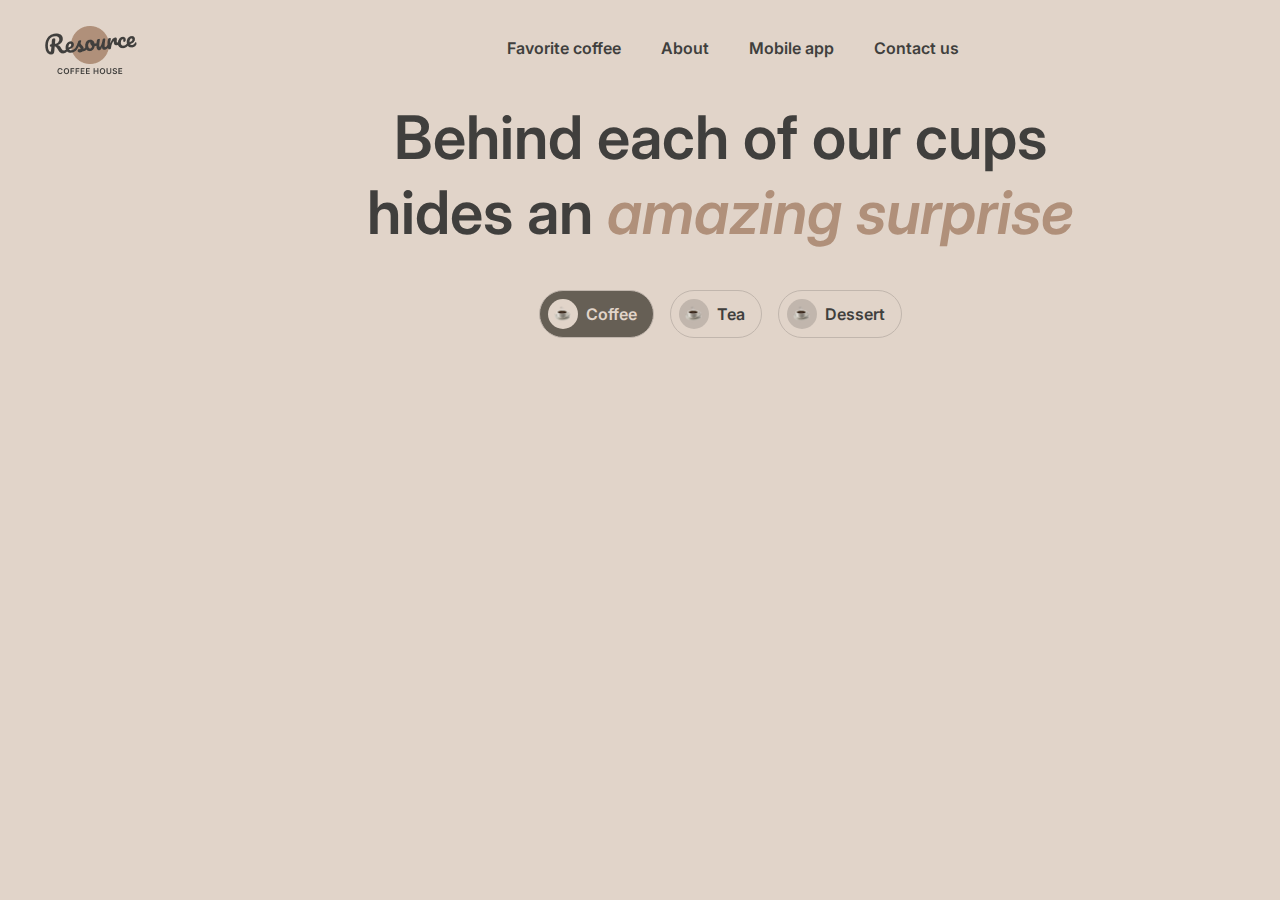
==== menu.html @ 065fece6 "feat: add menu page" ====
<!DOCTYPE html>
<html lang="en">
<head>
  <meta charset="UTF-8">
  <meta name="viewport" content="width=device-width, initial-scale=1.0">
  <link rel="stylesheet" href="./styles/style.css">
  <link rel="shortcut icon" href="../assets/favicon.ico" type="image/x-icon">
  <link href="https://fonts.googleapis.com/css2?family=Inter:wght@400;500;600&display=swap" rel="stylesheet">
  <title>Menu</title>
</head>
<body>
  <header class="header">
    <div class="container">
      <nav class="nav">
        <a href="./index.html" class="nav__logo"></a>
        <ul class="nav__list">
          <li class="nav__list-items">
            <a href="./index.html" class="nav__list-items-links">Favorite coffee</a>
          </li>
          <li class="nav__list-items">
            <a href="./index.html" class="nav__list-items-links">About</a>
          </li>
          <li class="nav__list-items">
            <a href="./index.html" class="nav__list-items-links">Mobile app</a>
          </li>
          <li class="nav__list-items">
            <a href="#footer" class="nav__list-items-links">Contact us</a>
          </li>
        </ul>
        <a href="#" class="nav__menu active-link">Menu <img class="nav__menu-img" src="./assets/header/coffee-cup.svg" alt="coffee cup"></a>
      </nav>

      <div class="menu__wrapper">
        <h2 class="menu__heading">
          <p>Behind each of our cups hides an <span>amazing surprise</span></p>
        </h2>
        <div class="menu__wrapper-btn">
          <button class="menu__btn-drink active-drink-btn">
            <div class="menu__btn-icon active-drink-light">
              <svg width="17" height="17" viewBox="0 0 17 17" fill="none" xmlns="http://www.w3.org/2000/svg" xmlns:xlink="http://www.w3.org/1999/xlink">
                <path d="M0.5 16.12H16.5V0.12H0.5V16.12Z" fill="url(#pattern0)"/>
                <defs>
                <pattern id="pattern0" patternContentUnits="objectBoundingBox" width="1" height="1">
                <use xlink:href="#image0_18656_2390" transform="scale(0.00625)"/>
                </pattern>
                <image id="image0_18656_2390" width="160" height="160" xlink:href="[data-uri]"/>
                </defs>
              </svg>                
            </div>
            <p class="munu__btn-text active-drink-light-text">Coffee</p>
          </button>
          <button class="menu__btn-drink">
            <div class="menu__btn-icon">
              <svg width="17" height="17" viewBox="0 0 17 17" fill="none" xmlns="http://www.w3.org/2000/svg" xmlns:xlink="http://www.w3.org/1999/xlink">
                <path d="M0.5 16.12H16.5V0.12H0.5V16.12Z" fill="url(#pattern0)"/>
                <defs>
                <pattern id="pattern0" patternContentUnits="objectBoundingBox" width="1" height="1">
                <use xlink:href="#image0_18656_2772" transform="scale(0.00625)"/>
                </pattern>
                <image id="image0_18656_2772" width="160" height="160" xlink:href="[data-uri]"/>
                </defs>
              </svg>                
            </div>             
            <p class="munu__btn-text">Tea</p>
          </button>
          <button class="menu__btn-drink">
            <div class="menu__btn-icon">
              <svg width="17" height="17" viewBox="0 0 17 17" fill="none" xmlns="http://www.w3.org/2000/svg" xmlns:xlink="http://www.w3.org/1999/xlink">
                <path d="M0.5 16.12H16.5V0.12H0.5V16.12Z" fill="url(#pattern0)"/>
                <defs>
                <pattern id="pattern0" patternContentUnits="objectBoundingBox" width="1" height="1">
                <use xlink:href="#image0_18656_2380" transform="scale(0.00625)"/>
                </pattern>
                <image id="image0_18656_2380" width="160" height="160" xlink:href="[data-uri]"/>
                </defs>
              </svg>                
            </div>
            <p class="munu__btn-text">Dessert</p>
          </button>
        </div>
      </div>
    </div>
  </header>
</body>
</html>
---- styles/style.css ----
@import './normalize.css';
* {
  font-family: "Inter", sans-serif;
  color: #403F3D;
  font-weight: 600;
}

.container {
  width: 1360px;
  margin: 0 auto;
}

ul,
h1,
h2,
h3,
p {
  padding: 0;
  margin: 0;
}

li {
  list-style: none;
}

a {
  text-decoration: none;
  color: inherit;
}

.btn {
  border: none;
  width: 200px;
  height: 64px;
  border-radius: 100px;
  -webkit-border-radius: 100px;
  -moz-border-radius: 100px;
  -ms-border-radius: 100px;
  -o-border-radius: 100px;
}

button {
  border: none;
}

body {
  background-color: #E1D4C9;
  padding: 0 40px;
}

.header {
  margin-bottom: 100px;
}

.nav {
  display: flex;
  align-items: center;
  justify-content: space-between;
  padding: 20px 0;
}
.nav__logo {
  background-image: url("../assets/header/logo.png");
  background-repeat: no-repeat;
  width: 100px;
  height: 60px;
}
.nav__list {
  display: flex;
  gap: 40px;
}
.nav__list-items-links {
  line-height: 105%;
  position: relative;
  top: -2px;
  left: -3px;
  display: flex;
  line-height: 1;
  flex-direction: column;
}
.nav__list-items-links::after {
  content: "";
  position: absolute;
  left: 0;
  bottom: -4px;
  width: 0;
  height: 2px;
  background-color: #665F55;
  transition: width 0.3s ease-out;
  -webkit-transition: width 0.3s ease-out;
  -moz-transition: width 0.3s ease-out;
  -ms-transition: width 0.3s ease-out;
  -o-transition: width 0.3s ease-out;
}
.nav__list-items-links:hover::after {
  width: 100%;
}
.nav__menu {
  position: relative;
  top: -4px;
  left: -5px;
}
.nav__menu .nav__menu-img {
  position: relative;
  top: 2px;
  left: 5px;
}
.nav__menu::after {
  content: "";
  position: absolute;
  left: 0;
  bottom: -4px;
  width: 0;
  height: 2px;
  background-color: #665F55;
  transition: width 0.3s ease-out;
  -webkit-transition: width 0.3s ease-out;
  -moz-transition: width 0.3s ease-out;
  -ms-transition: width 0.3s ease-out;
  -o-transition: width 0.3s ease-out;
}
.nav__menu:hover::after {
  width: 100%;
}

.header__hero {
  background-image: url("../assets/header/container.jpg");
  background-repeat: no-repeat;
  width: 100%;
  height: 644px;
  border-radius: 40px;
  -webkit-border-radius: 40px;
  -moz-border-radius: 40px;
  -ms-border-radius: 40px;
  -o-border-radius: 40px;
  display: flex;
  padding: 0 0 0 100px;
}

.header__hero-text {
  display: flex;
  flex-direction: column;
  width: 530px;
  align-items: flex-start;
  justify-content: center;
  gap: 40px;
}
.header__hero-text_h1 p {
  font-size: 72px;
  font-weight: 600;
  line-height: 105%;
  color: #E1D4C9;
}
.header__hero-text_h1 p span {
  font-style: italic;
  line-height: 105%;
  color: #B0907A;
  position: relative;
  top: -1px;
  left: -7px;
}
.header__hero-text_text {
  font-size: 16px;
  font-weight: 400;
  line-height: 150%;
  color: #E1D4C9;
  position: relative;
  top: 1px;
}
.header__hero-text_btn {
  width: 200px;
  background-color: #E1D4C9;
  align-items: center;
  position: relative;
  top: 1px;
  cursor: pointer;
}

.favorite-coffee {
  margin-bottom: 100px;
}
.favorite-coffee .favorite-coffee__wrapper {
  display: flex;
  flex-direction: column;
  gap: 40px;
}
.favorite-coffee .favorite-coffee__wrapper .favorite-coffee__heading {
  font-size: 60px;
  line-height: 125%;
  text-align: center;
}
.favorite-coffee .favorite-coffee__wrapper .favorite-coffee__heading p span {
  font-style: italic;
  line-height: 125%;
  color: #B0907A;
  position: relative;
  left: -4px;
}
.favorite-coffee__slider {
  display: flex;
  justify-content: space-between;
  gap: 40px;
  align-items: center;
  flex-wrap: wrap;
}
.favorite-coffee__slider-btn {
  position: relative;
  width: 60px;
  height: 60px;
  display: flex;
  align-items: center;
  justify-content: center;
  background-color: #E1D4C9;
  border: 1px solid #665F55;
  border-radius: 100px;
  -webkit-border-radius: 100px;
  -moz-border-radius: 100px;
  -ms-border-radius: 100px;
  -o-border-radius: 100px;
  cursor: pointer;
  transition: 0.3s linear;
  -webkit-transition: 0.3s linear;
  -moz-transition: 0.3s linear;
  -ms-transition: 0.3s linear;
  -o-transition: 0.3s linear;
}
.favorite-coffee__slider-btn_left {
  left: 4px;
}
.favorite-coffee__slider-btn_right {
  right: 4px;
}
.favorite-coffee__slider-btn:hover {
  background-color: #665F55;
}
.favorite-coffee__slider-btn:hover svg path {
  fill: #E1D4C9;
  stroke: #E1D4C9;
}
.favorite-coffee__slider-wrapper {
  display: flex;
  flex-direction: column;
  align-items: center;
  width: 1152px;
}
.favorite-coffee__slide1 {
  width: 480px;
  display: flex;
  flex-direction: column;
  align-items: center;
  text-align: center;
  gap: 20px;
}
.favorite-coffee__slide1 .favorite-coffee__slide1-img {
  background-image: url("../assets/favorite-coffee/coffee-slider-1.png");
  background-repeat: no-repeat;
  width: 100%;
  height: 480px;
}
.favorite-coffee__slide1 .favorite-coffee__slide-wrapper {
  display: flex;
  flex-direction: column;
  gap: 16px;
}
.favorite-coffee__slide1 .favorite-coffee__slide1-heading {
  font-size: 24px;
  line-height: 125%;
  position: relative;
  top: 1px;
}
.favorite-coffee__slide1 .favorite-coffee__slide1-text {
  font-weight: 400;
  line-height: 150%;
}
.favorite-coffee__slide1 .favorite-coffee__slide1-price {
  font-size: 24px;
  line-height: 125%;
  position: relative;
  top: 1px;
}
.favorite-coffee__slide-dots {
  width: 144px;
  height: 4px;
  margin-left: 45%;
  position: relative;
}
.favorite-coffee__slide-dots span {
  background-color: #C1B6AD;
  width: 40px;
  height: 4px;
  position: absolute;
}
.favorite-coffee__slide-dots span:nth-child(1) {
  background-color: #665F55;
}
.favorite-coffee__slide-dots span:nth-child(2) {
  left: 52px;
}
.favorite-coffee__slide-dots span:nth-child(3) {
  left: 104px;
}

.about {
  margin-bottom: 100px;
}
.about__wrapper {
  display: flex;
  flex-direction: column;
  gap: 40px;
}
.about__heading {
  font-size: 60px;
  line-height: 125%;
}
.about__heading span {
  font-style: italic;
  color: #B0907A;
  position: relative;
  left: -4px;
}
.about__img-wrapper {
  display: grid;
  grid-template-columns: repeat(2, 1fr);
  gap: 40px;
}
.about__img-container {
  display: flex;
  flex-direction: column;
  gap: 40px;
}
.about__img {
  background-repeat: no-repeat;
  background-size: cover;
  border-radius: 20px;
  -webkit-border-radius: 20px;
  -moz-border-radius: 20px;
  -ms-border-radius: 20px;
  -o-border-radius: 20px;
}
.about__img_img1 {
  background-image: url("../assets/about/about-1.png");
  height: 590px;
}
.about__img_img2 {
  background-image: url("../assets/about/about-2.png");
  height: 430px;
}
.about__img_img3 {
  background-image: url("../assets/about/about-3.png");
  height: 430px;
}
.about__img_img4 {
  background-image: url("../assets/about/about-4.png");
  height: 590px;
}

.mobile-app {
  margin-bottom: 100px;
}
.mobile-app__wrapper {
  display: flex;
  justify-content: space-between;
  align-items: center;
  gap: 100px;
}
.mobile-app__offer-wrapper {
  width: 100%;
}
.mobile-app__offer {
  display: flex;
  flex-direction: column;
  gap: 40px;
}
.mobile-app__offer-heading {
  font-size: 60px;
  line-height: 125%;
  position: relative;
  top: 1px;
}
.mobile-app__offer-heading span {
  color: #B0907A;
  font-style: italic;
  position: relative;
  left: -4px;
}
.mobile-app__offer-text {
  font-weight: 400;
  line-height: 150%;
  position: relative;
  top: 1px;
}
.mobile-app__wrapper-links {
  display: flex;
  gap: 20px;
}
.mobile-app__link {
  display: flex;
  gap: 8px;
  align-items: center;
  padding: 0 20px;
  width: 158px;
  height: 64px;
  border: 1px solid #665F55;
  border-radius: 100px;
  -webkit-border-radius: 100px;
  -moz-border-radius: 100px;
  -ms-border-radius: 100px;
  -o-border-radius: 100px;
  transition: 0.3s linear;
  -webkit-transition: 0.3s linear;
  -moz-transition: 0.3s linear;
  -ms-transition: 0.3s linear;
  -o-transition: 0.3s linear;
}
.mobile-app__link svg {
  position: relative;
  left: -1px;
}
.mobile-app__link:hover {
  background-color: #665F55;
}
.mobile-app__link:hover .mobile-app__link-text,
.mobile-app__link:hover .mobile-app__link-text-market {
  color: #E1D4C9;
}
.mobile-app__link:hover svg path {
  fill: #E1D4C9;
}
.mobile-app__link-logo {
  position: relative;
  left: -1px;
}
.mobile-app__links-text {
  display: flex;
  flex-direction: column;
  gap: 2px;
}
.mobile-app__link-text {
  font-size: 10px;
  line-height: 140%;
  position: relative;
  top: -3px;
  left: -1px;
}
.mobile-app__text-market {
  line-height: 150%;
}
.mobile-app__link-text-market {
  position: relative;
  left: -1px;
}
.mobile-app__img {
  background-image: url("../assets/mobile-app/mobile-screens.png");
  background-repeat: no-repeat;
  width: 100%;
  height: 630px;
}

.footer {
  background-color: #665F55;
  border-radius: 40px;
  -webkit-border-radius: 40px;
  -moz-border-radius: 40px;
  -ms-border-radius: 40px;
  -o-border-radius: 40px;
  margin-bottom: 40px;
}
.footer__wrapper {
  display: flex;
  justify-content: space-between;
  padding: 99px;
  align-items: center;
}
.footer__offer {
  display: flex;
  flex-direction: column;
  gap: 40px;
  width: 530px;
}
.footer__offer-heading {
  font-size: 60px;
  line-height: 125%;
}
.footer__offer-heading p {
  color: #E1D4C9;
  position: relative;
  top: 1px;
  left: 1px;
}
.footer__offer-heading span {
  font-style: italic;
  color: #B0907A;
  position: relative;
  top: -1px;
  left: -4px;
}
.footer__offer-social-links {
  display: flex;
  gap: 12px;
}
.footer__offer-social-link {
  border-radius: 100px;
  -webkit-border-radius: 100px;
  -moz-border-radius: 100px;
  -ms-border-radius: 100px;
  -o-border-radius: 100px;
  width: 60px;
  height: 60px;
  border: 1px solid #E1D4C9;
  display: flex;
  justify-content: center;
  align-items: center;
  transition: 0.3s;
  -webkit-transition: 0.3s;
  -moz-transition: 0.3s;
  -ms-transition: 0.3s;
  -o-transition: 0.3s;
}
.footer__offer-social-link:nth-child(2) {
  position: relative;
  left: -2px;
}
.footer__offer-social-link:nth-child(3) {
  position: relative;
  left: -4px;
}
.footer__offer-social-link:hover {
  background-color: #E1D4C9;
}
.footer__offer-social-link:hover svg {
  fill: #665F55;
}
.footer__contacts-info {
  width: 530px;
  display: flex;
  flex-direction: column;
  gap: 40px;
}
.footer__contacts-heading {
  font-size: 24px;
  line-height: 125%;
  color: #E1D4C9;
}
.footer__contacts-list {
  display: flex;
  flex-direction: column;
  gap: 20px;
}
.footer__contacts-link {
  line-height: 150%;
  color: #E1D4C9;
  display: flex;
  align-items: center;
  gap: 8px;
  position: relative;
  top: -2px;
  left: -1px;
  width: 264px;
  flex-wrap: wrap;
  transition: 0.3s;
  -webkit-transition: 0.3s;
  -moz-transition: 0.3s;
  -ms-transition: 0.3s;
  -o-transition: 0.3s;
}
.footer__contacts-link svg {
  position: relative;
  top: -2px;
}
.footer__contacts-link::after {
  content: "";
  position: absolute;
  left: 0;
  bottom: -4px;
  width: 0;
  height: 2px;
  background-color: #E1D4C9;
  transition: width 0.3s ease-out;
  -webkit-transition: width 0.3s ease-out;
  -moz-transition: width 0.3s ease-out;
  -ms-transition: width 0.3s ease-out;
  -o-transition: width 0.3s ease-out;
}
.footer__contacts-link:hover::after {
  width: 100%;
}
.footer__contacts-heading {
  position: relative;
  top: -1px;
  left: -1px;
}

.menu__wrapper {
  display: flex;
  flex-direction: column;
  justify-content: center;
  align-items: center;
  gap: 40px;
}

.menu__heading {
  font-size: 60px;
  line-height: 125%;
  width: 800px;
  text-align: center;
}
.menu__heading span {
  font-style: italic;
  color: #B0907A;
}

.menu__wrapper-btn {
  display: flex;
  gap: 16px;
}

.menu__btn-drink {
  background: none;
  padding: 0;
  width: auto;
  display: flex;
  align-items: center;
  gap: 8px;
  padding: 8px 16px 8px 8px;
  border: 1px solid #C1B6AD;
  border-radius: 100px;
  -webkit-border-radius: 100px;
  -moz-border-radius: 100px;
  -ms-border-radius: 100px;
  -o-border-radius: 100px;
}

.menu__btn-icon {
  width: 30px;
  height: 30px;
  background-color: #C1B6AD;
  border-radius: 100px;
  -webkit-border-radius: 100px;
  -moz-border-radius: 100px;
  -ms-border-radius: 100px;
  -o-border-radius: 100px;
  display: flex;
  justify-content: center;
  align-items: center;
}

.menu__btn-text {
  line-height: 150%;
}

.active-drink-btn {
  background-color: #665F55;
}

.active-drink-light {
  background-color: #E1D4C9;
}

.active-drink-light-text {
  color: #E1D4C9;
}

.active-link::after {
  content: "";
  position: absolute;
  left: 0;
  bottom: -4px;
  width: 100%;
  height: 2px;
  background-color: #403F3D;
}

/*# sourceMappingURL=style.css.map */
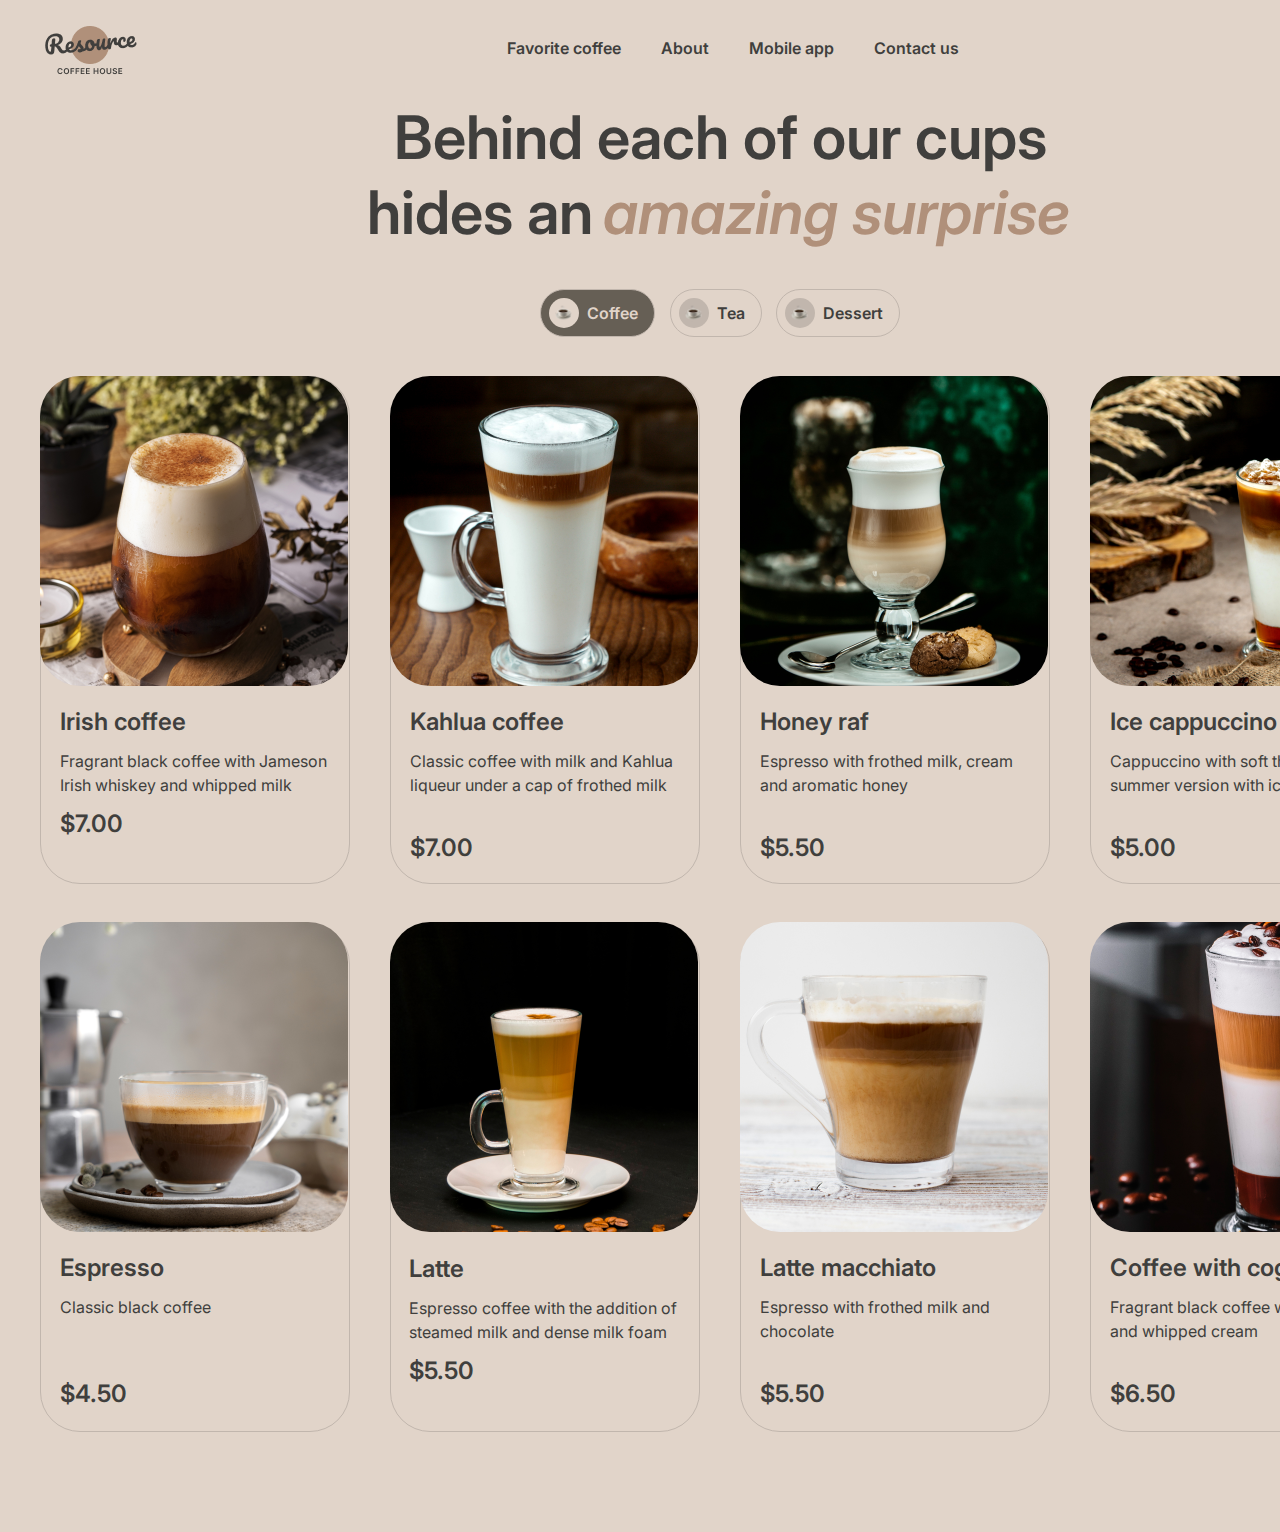
==== commit 056d19dc: "feat: add menu-items section" ====
--- a/menu.html
+++ b/menu.html
@@ -9,7 +9,7 @@
   <title>Menu</title>
 </head>
 <body>
-  <header class="header">
+  <header class="header header_main">
     <div class="container">
       <nav class="nav">
         <a href="./index.html" class="nav__logo"></a>
@@ -81,5 +81,94 @@
       </div>
     </div>
   </header>
+
+  <main class="main">
+    <section class="menu-items">
+      <div class="container">
+        <div class="menu-items__wrapper">
+          <div class="menu-items__item">
+            <div class="menu-items__item-img menu-items__item-img_img1"></div>
+            <div class="menu-items__item-description">
+              <div class="menu-items__item-description-text">
+                <h3 class="menu-items__item-description-heading">Irish coffee</h3>
+                <p class="menu-items__item-description-sub-text">Fragrant black coffee with Jameson Irish whiskey and whipped milk</p>
+              </div>
+              <p class="menu-items__item-price">$7.00</p>
+            </div>
+          </div>
+          <div class="menu-items__item">
+            <div class="menu-items__item-img menu-items__item-img_img2"></div>
+            <div class="menu-items__item-description">
+              <div class="menu-items__item-description-text">
+                <h3 class="menu-items__item-description-heading">Kahlua coffee</h3>
+                <p class="menu-items__item-description-sub-text">Classic coffee with milk and Kahlua liqueur under a cap of frothed milk</p>
+              </div>
+              <p class="menu-items__item-price">$7.00</p>
+            </div>
+          </div>
+          <div class="menu-items__item">
+            <div class="menu-items__item-img menu-items__item-img_img3"></div>
+            <div class="menu-items__item-description">
+              <div class="menu-items__item-description-text">
+                <h3 class="menu-items__item-description-heading">Honey raf</h3>
+                <p class="menu-items__item-description-sub-text">Espresso with frothed milk, cream and aromatic honey</p>
+              </div>
+              <p class="menu-items__item-price">$5.50</p>
+            </div>
+          </div>
+          <div class="menu-items__item">
+            <div class="menu-items__item-img menu-items__item-img_img4"></div>
+            <div class="menu-items__item-description">
+              <div class="menu-items__item-description-text">
+                <h3 class="menu-items__item-description-heading">Ice cappuccino</h3>
+                <p class="menu-items__item-description-sub-text">Cappuccino with soft thick foam in summer version with ice</p>
+              </div>
+              <p class="menu-items__item-price">$5.00</p>
+            </div>
+          </div>
+          <div class="menu-items__item">
+            <div class="menu-items__item-img menu-items__item-img_img5"></div>
+            <div class="menu-items__item-description">
+              <div class="menu-items__item-description-text">
+                <h3 class="menu-items__item-description-heading">Espresso</h3>
+                <p class="menu-items__item-description-sub-text">Classic black coffee</p>
+              </div>
+              <p class="menu-items__item-price">$4.50</p>
+            </div>
+          </div>
+          <div class="menu-items__item">
+            <div class="menu-items__item-img menu-items__item-img_img6"></div>
+            <div class="menu-items__item-description">
+              <div class="menu-items__item-description-text">
+                <h3 class="menu-items__item-description-heading">Latte</h3>
+                <p class="menu-items__item-description-sub-text">Espresso coffee with the addition of steamed milk and dense milk foam</p>
+              </div>
+              <p class="menu-items__item-price">$5.50</p>
+            </div>
+          </div>
+          <div class="menu-items__item">
+            <div class="menu-items__item-img menu-items__item-img_img7"></div>
+            <div class="menu-items__item-description">
+              <div class="menu-items__item-description-text">
+                <h3 class="menu-items__item-description-heading">Latte macchiato</h3>
+                <p class="menu-items__item-description-sub-text">Espresso with frothed milk and chocolate</p>
+              </div>
+              <p class="menu-items__item-price">$5.50</p>
+            </div>
+          </div>
+          <div class="menu-items__item">
+            <div class="menu-items__item-img menu-items__item-img_img8"></div>
+            <div class="menu-items__item-description">
+              <div class="menu-items__item-description-text">
+                <h3 class="menu-items__item-description-heading">Coffee with cognac</h3>
+                <p class="menu-items__item-description-sub-text">Fragrant black coffee with cognac and whipped cream</p>
+              </div>
+              <p class="menu-items__item-price">$6.50</p>
+            </div>
+          </div>
+        </div>
+      </div>
+    </section>
+  </main>
 </body>
 </html>--- a/styles/style.css
+++ b/styles/style.css
@@ -589,6 +589,10 @@
   left: -1px;
 }
 
+.header_main {
+  margin-bottom: 38px;
+}
+
 .menu__wrapper {
   display: flex;
   flex-direction: column;
@@ -606,6 +610,8 @@
 .menu__heading span {
   font-style: italic;
   color: #B0907A;
+  position: relative;
+  left: -4px;
 }
 
 .menu__wrapper-btn {
@@ -627,6 +633,21 @@
   -moz-border-radius: 100px;
   -ms-border-radius: 100px;
   -o-border-radius: 100px;
+  cursor: pointer;
+}
+.menu__btn-drink:nth-child(1) {
+  position: relative;
+  top: -1px;
+  left: 1px;
+}
+.menu__btn-drink:nth-child(2) {
+  position: relative;
+  top: -1px;
+}
+.menu__btn-drink:nth-child(3) {
+  position: relative;
+  top: -1px;
+  left: -2px;
 }
 
 .menu__btn-icon {
@@ -669,4 +690,109 @@
   background-color: #403F3D;
 }
 
+.menu-items {
+  margin-bottom: 100px;
+}
+.menu-items__wrapper {
+  display: grid;
+  grid-template-columns: repeat(4, 1fr);
+  gap: 40px;
+}
+.menu-items__item {
+  border: 1px solid #C1B6AD;
+  border-radius: 40px;
+  -webkit-border-radius: 40px;
+  -moz-border-radius: 40px;
+  -ms-border-radius: 40px;
+  -o-border-radius: 40px;
+  display: flex;
+  flex-direction: column;
+}
+.menu-items__item:nth-child(2) .menu-items__item-description, .menu-items__item:nth-child(3) .menu-items__item-description, .menu-items__item:nth-child(4) .menu-items__item-description, .menu-items__item:nth-child(5) .menu-items__item-description, .menu-items__item:nth-child(7) .menu-items__item-description, .menu-items__item:nth-child(8) .menu-items__item-description {
+  gap: 36px;
+}
+.menu-items__item:nth-child(5) .menu-items__item-description {
+  gap: 60px;
+  top: -2px;
+  left: -1px;
+}
+.menu-items__item:nth-child(6) .menu-items__item-description {
+  top: -1px;
+  left: -2px;
+}
+.menu-items__item:nth-child(7) .menu-items__item-description, .menu-items__item:nth-child(8) .menu-items__item-description {
+  top: -2px;
+  left: -1px;
+}
+.menu-items__item-img {
+  background-repeat: no-repeat;
+  width: 100%;
+  height: 310px;
+  position: relative;
+  top: -1px;
+  left: -1px;
+  border-radius: 40px;
+  -webkit-border-radius: 40px;
+  -moz-border-radius: 40px;
+  -ms-border-radius: 40px;
+  -o-border-radius: 40px;
+}
+.menu-items__item-img_img1 {
+  background-image: url("../assets/menu-coffee/coffee-1.png");
+}
+.menu-items__item-img_img2 {
+  background-image: url("../assets/menu-coffee/coffee-2.png");
+}
+.menu-items__item-img_img3 {
+  background-image: url("../assets/menu-coffee/coffee-3.png");
+}
+.menu-items__item-img_img4 {
+  background-image: url("../assets/menu-coffee/coffee-4.png");
+}
+.menu-items__item-img_img5 {
+  background-image: url("../assets/menu-coffee/coffee-5.png");
+  top: -3px;
+  left: -1px;
+}
+.menu-items__item-img_img6 {
+  background-image: url("../assets/menu-coffee/coffee-6.png");
+  top: -3px;
+  left: -1px;
+}
+.menu-items__item-img_img7 {
+  background-image: url("../assets/menu-coffee/coffee-7.png");
+  top: -3px;
+  left: -1px;
+}
+.menu-items__item-img_img8 {
+  background-image: url("../assets/menu-coffee/coffee-8.png");
+  top: -3px;
+  left: -1px;
+}
+.menu-items__item-description {
+  padding: 20px;
+  display: flex;
+  flex-direction: column;
+  gap: 12px;
+  position: relative;
+  left: -1px;
+}
+.menu-items__item-description-text {
+  display: flex;
+  flex-direction: column;
+  gap: 12px;
+}
+.menu-items__item-description-sub-text {
+  font-weight: 400;
+  line-height: 150%;
+}
+.menu-items__item-description-heading {
+  font-size: 24px;
+  line-height: 125%;
+}
+.menu-items__item-price {
+  font-size: 24px;
+  line-height: 125%;
+}
+
 /*# sourceMappingURL=style.css.map */
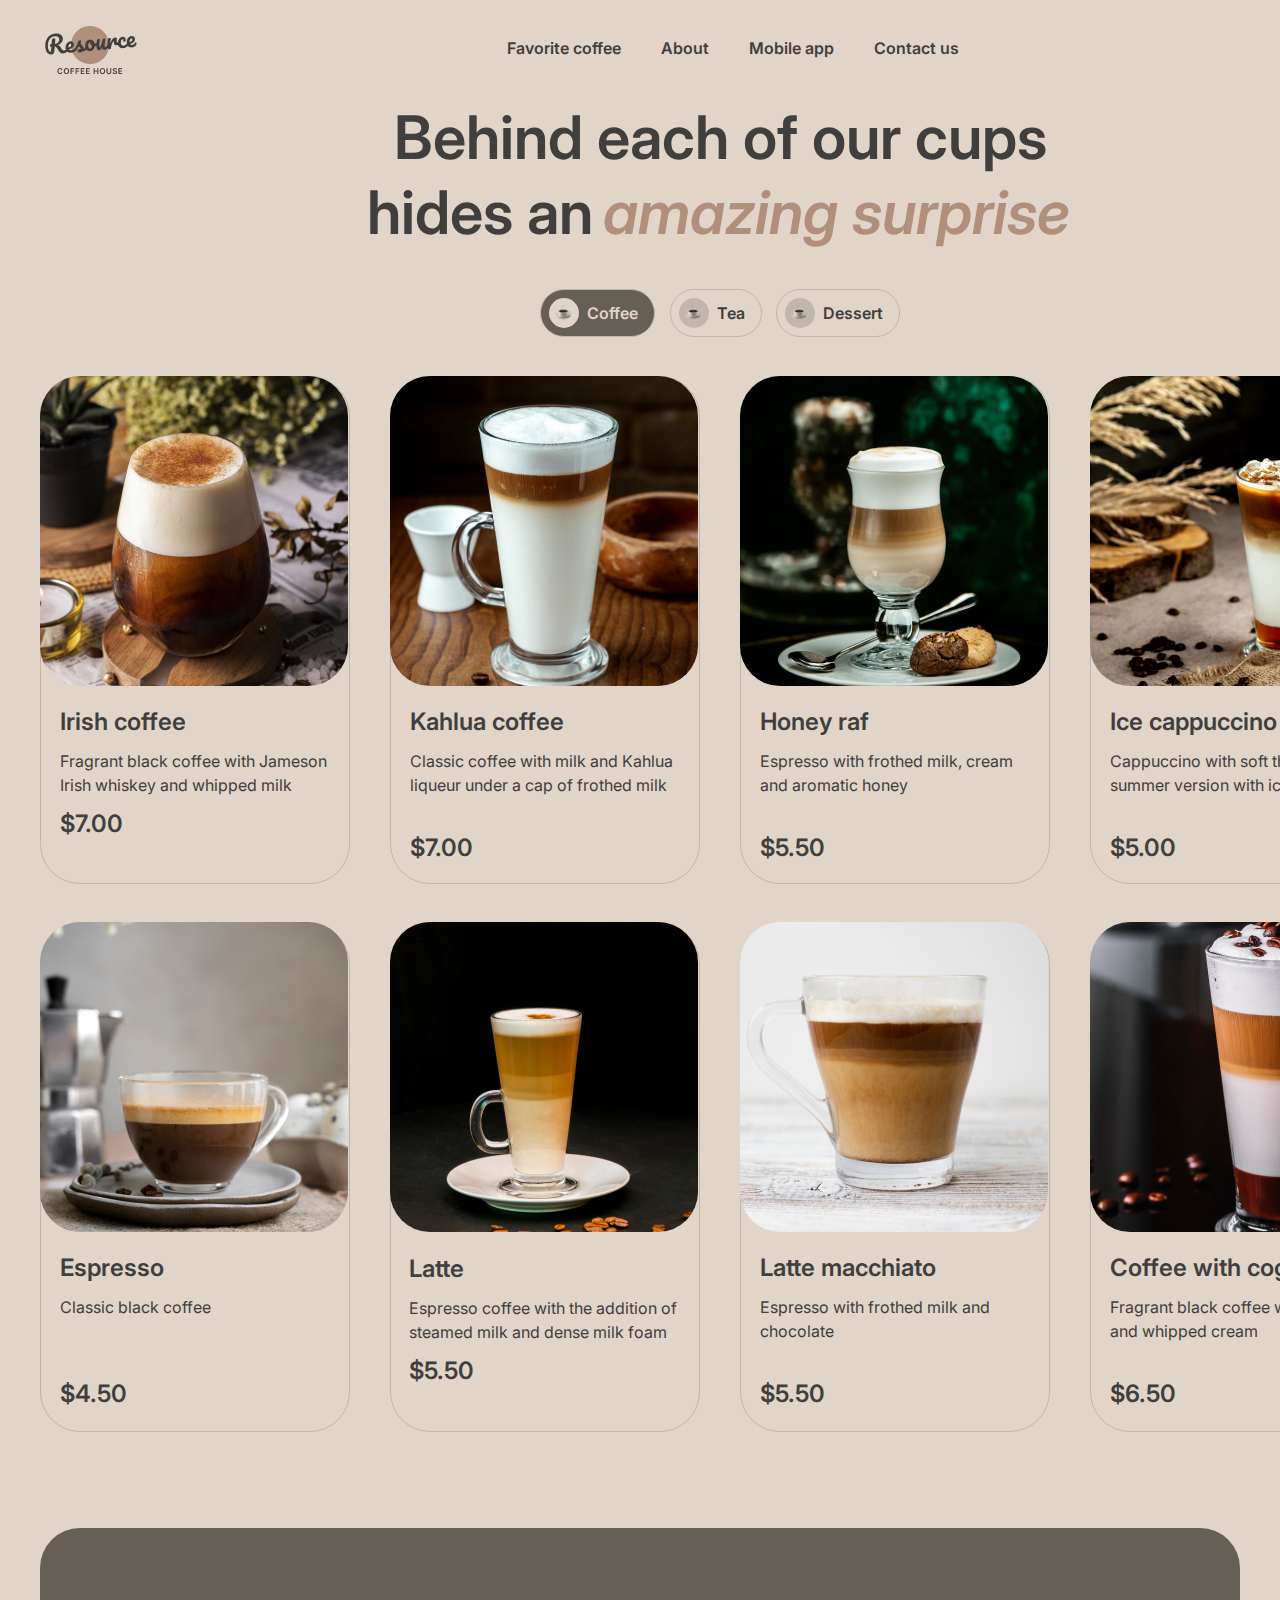
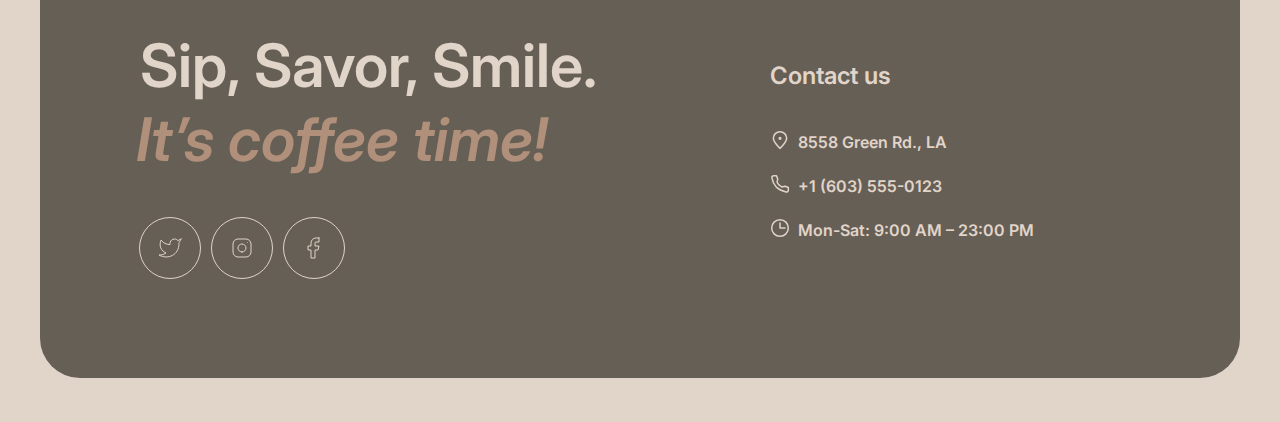
==== commit 16621988: "feat: add footer menu" ====
--- a/menu.html
+++ b/menu.html
@@ -170,5 +170,72 @@
       </div>
     </section>
   </main>
+
+  <footer class="footer footer_menu" id="footer">
+    <div class="container">
+      <div class="footer__wrapper">
+        <div class="footer__offer">
+          <h2 class="footer__offer-heading"><p>Sip, Savor, Smile. <span>It’s coffee time!</span></p></h2>
+          <div class="footer__offer-social-links">
+            <a href="#" class="footer__offer-social-link">
+              <svg width="24" height="24" viewBox="0 0 24 24" fill="none" xmlns="http://www.w3.org/2000/svg">
+              <path d="M23 3.01006C23 3.01006 20.9821 4.20217 19.86 4.54006C19.2577 3.84757 18.4573 3.35675 17.567 3.13398C16.6767 2.91122 15.7395 2.96725 14.8821 3.29451C14.0247 3.62177 13.2884 4.20446 12.773 4.96377C12.2575 5.72309 11.9877 6.62239 12 7.54006V8.54006C10.2426 8.58562 8.50127 8.19587 6.93101 7.4055C5.36074 6.61513 4.01032 5.44869 3 4.01006C3 4.01006 -1 13.0101 8 17.0101C5.94053 18.408 3.48716 19.109 1 19.0101C10 24.0101 21 19.0101 21 7.51006C20.9991 7.23151 20.9723 6.95365 20.92 6.68006C21.9406 5.67355 23 3.01006 23 3.01006Z" stroke="#E1D4C9" stroke-linecap="round" stroke-linejoin="round"/>
+              </svg>
+            </a>
+            <a href="#" class="footer__offer-social-link">
+              <svg width="24" height="24" viewBox="0 0 24 24" fill="none" xmlns="http://www.w3.org/2000/svg">
+                <path d="M12 16C14.2091 16 16 14.2091 16 12C16 9.79086 14.2091 8 12 8C9.79086 8 8 9.79086 8 12C8 14.2091 9.79086 16 12 16Z" stroke="#E1D4C9" stroke-linecap="round" stroke-linejoin="round"/>
+                <path d="M3 16V8C3 5.23858 5.23858 3 8 3H16C18.7614 3 21 5.23858 21 8V16C21 18.7614 18.7614 21 16 21H8C5.23858 21 3 18.7614 3 16Z" stroke="#E1D4C9"/>
+                <path d="M17.5 6.51L17.51 6.49889" stroke="#E1D4C9" stroke-linecap="round" stroke-linejoin="round"/>
+              </svg>                
+            </a>
+            <a href="#" class="footer__offer-social-link">
+              <svg width="24" height="24" viewBox="0 0 24 24" fill="none" xmlns="http://www.w3.org/2000/svg">
+                <path d="M17 2H14C12.6739 2 11.4021 2.52678 10.4645 3.46447C9.52678 4.40215 9 5.67392 9 7V10H6V14H9V22H13V14H16L17 10H13V7C13 6.73478 13.1054 6.48043 13.2929 6.29289C13.4804 6.10536 13.7348 6 14 6H17V2Z" stroke="#E1D4C9" stroke-linecap="round" stroke-linejoin="round"/>
+              </svg>                
+            </a>
+          </div>
+        </div>
+        <div class="footer__contacts-info">
+          <h3 class="footer__contacts-heading">Contact us</h3>
+          <ul class="footer__contacts-list">
+            <li class="footer__contacts-item">
+              <a href="https://maps.app.goo.gl/u3MaFnVBbYV8kdvSA" class="footer__contacts-link" target="_blank">
+                <svg width="20" height="20" viewBox="0 0 20 20" fill="none" xmlns="http://www.w3.org/2000/svg">
+                  <path d="M16.6663 8.33329C16.6663 12.0152 9.99967 18.3333 9.99967 18.3333C9.99967 18.3333 3.33301 12.0152 3.33301 8.33329C3.33301 4.65139 6.31778 1.66663 9.99967 1.66663C13.6816 1.66663 16.6663 4.65139 16.6663 8.33329Z" stroke="#E1D4C9" stroke-width="1.5"/>
+                  <path d="M10.0003 9.16667C10.4606 9.16667 10.8337 8.79357 10.8337 8.33333C10.8337 7.8731 10.4606 7.5 10.0003 7.5C9.54009 7.5 9.16699 7.8731 9.16699 8.33333C9.16699 8.79357 9.54009 9.16667 10.0003 9.16667Z" fill="#E1D4C9" stroke="#E1D4C9" stroke-width="1.5" stroke-linecap="round" stroke-linejoin="round"/>
+                </svg>
+                8558 Green Rd., LA
+              </a>
+            </li>
+            <li class="footer__contacts-item">
+              <a href="#" class="footer__contacts-link" tel="+1 (603) 555 01 23" target="_blank">
+                <svg width="20" height="20" viewBox="0 0 20 20" fill="none" xmlns="http://www.w3.org/2000/svg">
+                  <path d="M15.0984 12.2516L11.6665 12.9166C9.34845 11.7531 7.91654 10.4166 7.08321 8.33329L7.72483 4.89154L6.51197 1.66663L3.72946 1.66663C2.60191 1.66663 1.71466 2.59958 1.90108 3.71161C2.29888 6.08454 3.37231 10.0391 6.24987 12.9166C9.27338 15.9401 13.5661 17.3318 16.1378 17.9288C17.299 18.1983 18.3332 17.2908 18.3332 16.0988L18.3332 13.4843L15.0984 12.2516Z" stroke="#E1D4C9" stroke-width="1.5" stroke-linecap="round" stroke-linejoin="round"/>
+                </svg>
+                +1 (603) 555-0123
+              </a>
+            </li>
+            <li class="footer__contacts-item">
+              <a href="#" class="footer__contacts-link">
+                <svg width="20" height="20" viewBox="0 0 20 20" fill="none" xmlns="http://www.w3.org/2000/svg">
+                  <g clip-path="url(#clip0_217_1736)">
+                  <path d="M10 5L10 10L15 10" stroke="#E1D4C9" stroke-width="1.5" stroke-linecap="round" stroke-linejoin="round"/>
+                  <path d="M10.0003 18.3333C14.6027 18.3333 18.3337 14.6023 18.3337 9.99996C18.3337 5.39759 14.6027 1.66663 10.0003 1.66663C5.39795 1.66663 1.66699 5.39759 1.66699 9.99996C1.66699 14.6023 5.39795 18.3333 10.0003 18.3333Z" stroke="#E1D4C9" stroke-width="1.5" stroke-linecap="round" stroke-linejoin="round"/>
+                  </g>
+                  <defs>
+                  <clipPath id="clip0_217_1736">
+                  <rect width="20" height="20" fill="white"/>
+                  </clipPath>
+                  </defs>
+                </svg>
+                Mon-Sat: 9:00 AM – 23:00 PM
+              </a>
+            </li>
+          </ul>
+        </div>
+      </div>
+    </div>
+  </footer>
 </body>
 </html>--- a/styles/style.css
+++ b/styles/style.css
@@ -795,4 +795,9 @@
   line-height: 125%;
 }
 
+.footer_menu {
+  position: relative;
+  top: -4px;
+}
+
 /*# sourceMappingURL=style.css.map */
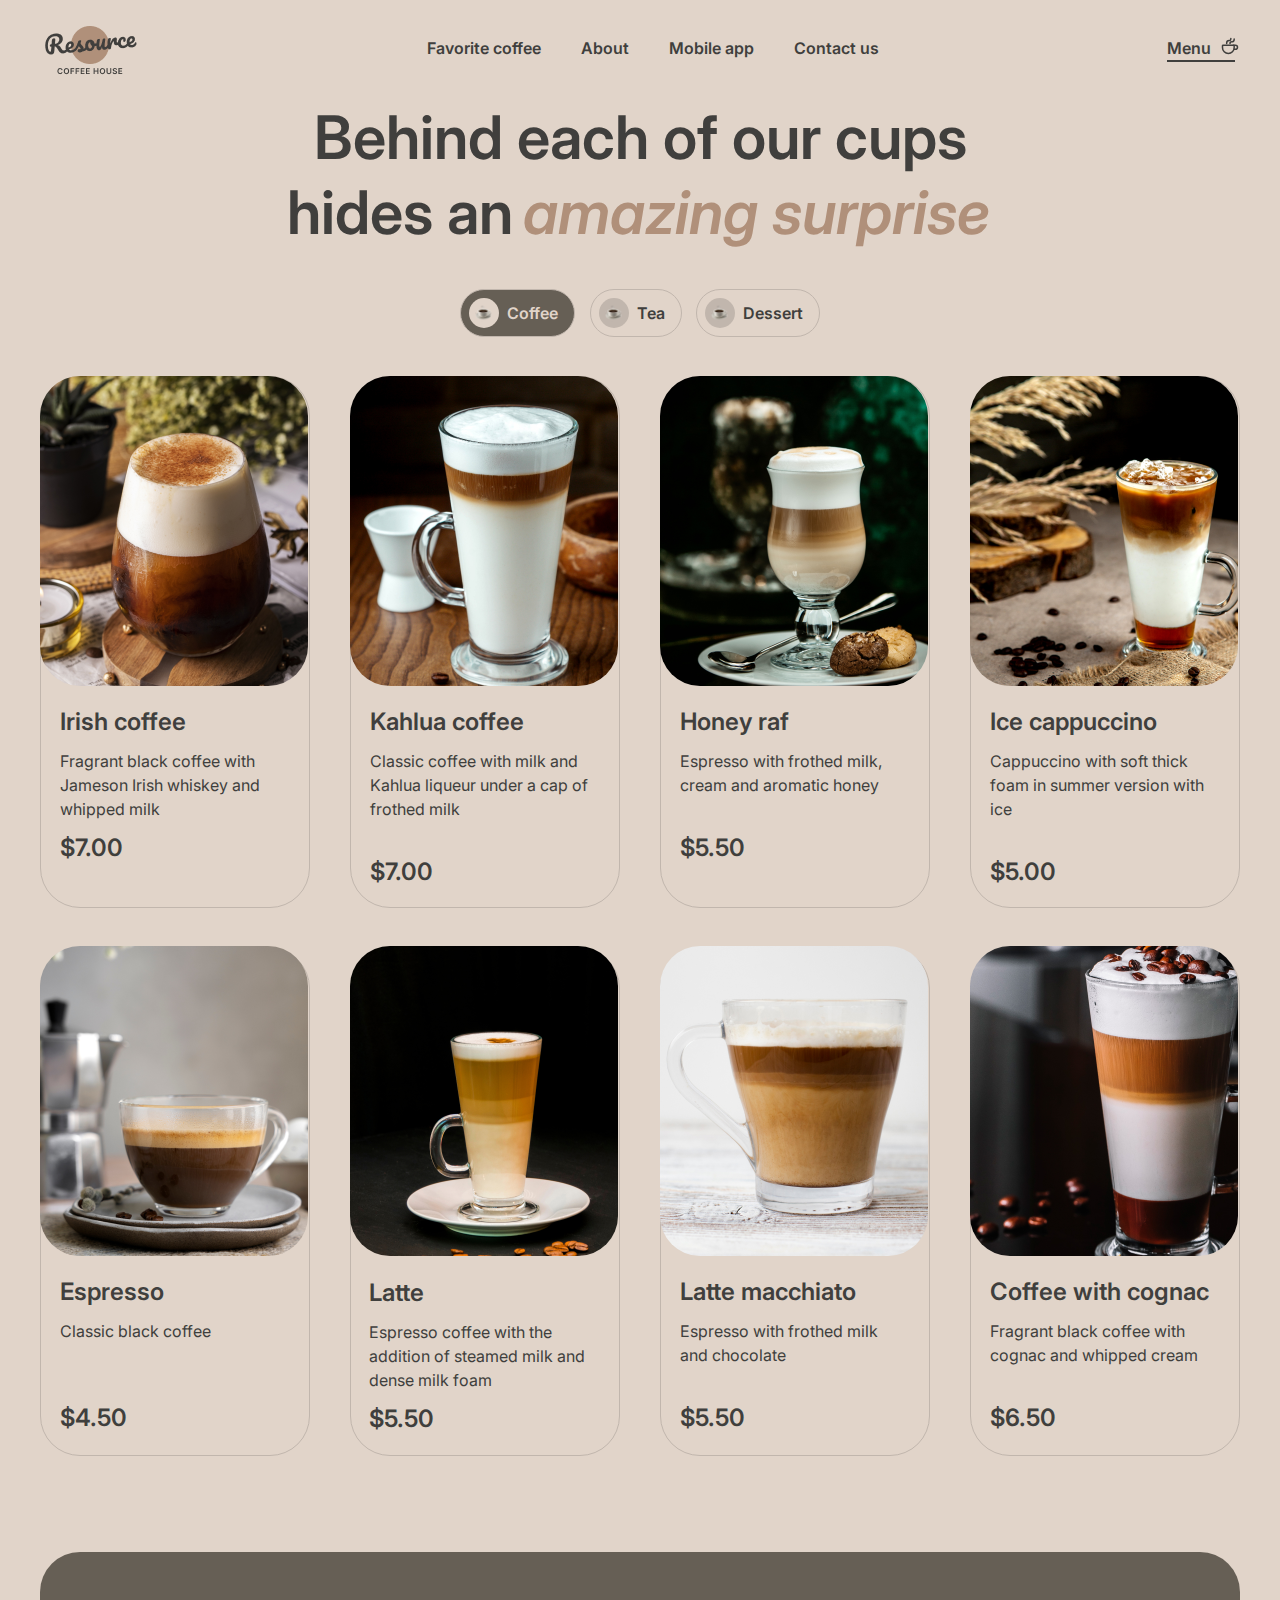
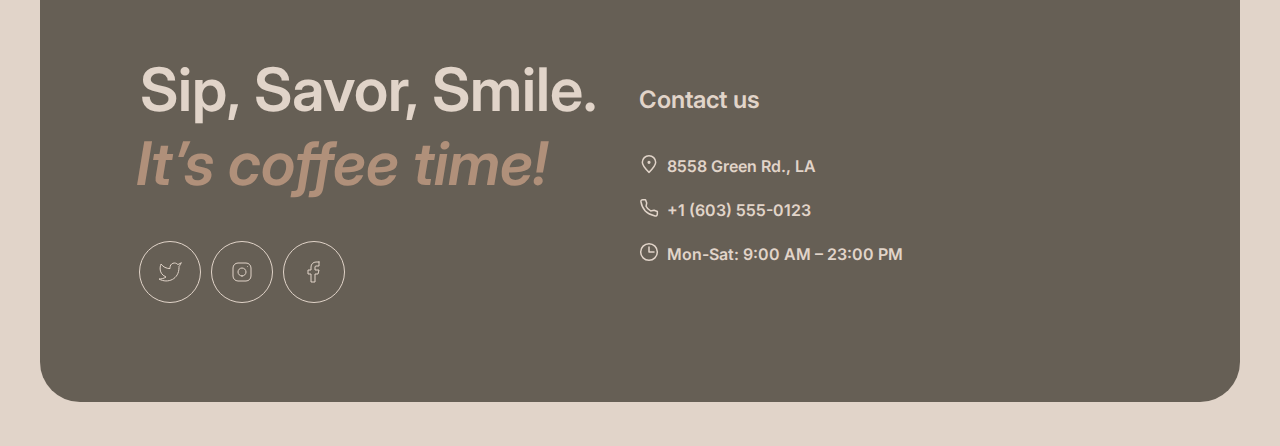
==== commit 83355ab4: "feat: add adaptive" ====
--- a/menu.html
+++ b/menu.html
@@ -209,7 +209,7 @@
               </a>
             </li>
             <li class="footer__contacts-item">
-              <a href="#" class="footer__contacts-link" tel="+1 (603) 555 01 23" target="_blank">
+              <a href="tel:+16035550123" class="footer__contacts-link" tel="+1 (603) 555 01 23" target="_blank">
                 <svg width="20" height="20" viewBox="0 0 20 20" fill="none" xmlns="http://www.w3.org/2000/svg">
                   <path d="M15.0984 12.2516L11.6665 12.9166C9.34845 11.7531 7.91654 10.4166 7.08321 8.33329L7.72483 4.89154L6.51197 1.66663L3.72946 1.66663C2.60191 1.66663 1.71466 2.59958 1.90108 3.71161C2.29888 6.08454 3.37231 10.0391 6.24987 12.9166C9.27338 15.9401 13.5661 17.3318 16.1378 17.9288C17.299 18.1983 18.3332 17.2908 18.3332 16.0988L18.3332 13.4843L15.0984 12.2516Z" stroke="#E1D4C9" stroke-width="1.5" stroke-linecap="round" stroke-linejoin="round"/>
                 </svg>
--- a/styles/style.css
+++ b/styles/style.css
@@ -800,4 +800,137 @@
   top: -4px;
 }
 
+@media (max-width: 1399.98px) {
+  .container {
+    width: 1200px;
+  }
+
+  .header {
+    overflow: hidden;
+  }
+
+  .header__hero {
+    width: 91%;
+  }
+
+  .favorite-coffee__slider-wrapper {
+    width: 80%;
+  }
+
+  .mobile-app__img {
+    background-size: contain;
+  }
+}
+@media (max-width: 1279.98px) {
+  .container {
+    width: 100%;
+  }
+
+  .header__hero {
+    width: 88%;
+    height: 540px;
+  }
+
+  .favorite-coffee__slider-wrapper {
+    width: 70%;
+  }
+
+  .favorite-coffee__slide-dots {
+    margin-left: 44%;
+  }
+
+  .about__img {
+    background-position: bottom;
+  }
+
+  .footer__wrapper {
+    gap: 20px;
+  }
+}
+@media (max-width: 991.98px) {
+  .nav__list,
+.nav__menu {
+    display: none;
+  }
+
+  .header__hero {
+    width: 91%;
+    height: 644px;
+    background-size: cover;
+    background-position: center;
+    flex-direction: column;
+    justify-content: center;
+    padding-left: 60px;
+  }
+
+  .favorite-coffee__slide-dots {
+    margin-left: 39%;
+  }
+
+  .favorite-coffee__slider-btn_left,
+.favorite-coffee__slider-btn_right {
+    left: 0;
+  }
+
+  .about__img-container:nth-child(2) {
+    display: none;
+  }
+
+  .about__img-wrapper {
+    grid-template-columns: repeat(1, 1fr);
+  }
+
+  .about__img_img1 {
+    background-position: center;
+  }
+
+  .about__img_img2 {
+    background: url("../assets/about/about-4.png");
+    background-repeat: no-repeat;
+    background-size: cover;
+    height: 590px;
+    background-position: center;
+  }
+
+  .mobile-app__wrapper {
+    flex-direction: column;
+    padding: 0;
+  }
+
+  .mobile-app__offer-heading,
+.mobile-app__offer-text {
+    top: 0;
+  }
+
+  .mobile-app__wrapper-links {
+    position: relative;
+    top: -1px;
+  }
+
+  .mobile-app__img {
+    position: relative;
+    background-size: contain;
+    top: -2px;
+    left: 29px;
+  }
+
+  .footer {
+    height: 736px;
+    position: relative;
+    top: -2px;
+  }
+
+  .footer__wrapper {
+    flex-direction: column;
+    gap: 100px;
+    padding-left: 58px;
+  }
+
+  .footer__contacts-info {
+    position: relative;
+    top: 1px;
+    left: 2px;
+  }
+}
+
 /*# sourceMappingURL=style.css.map */
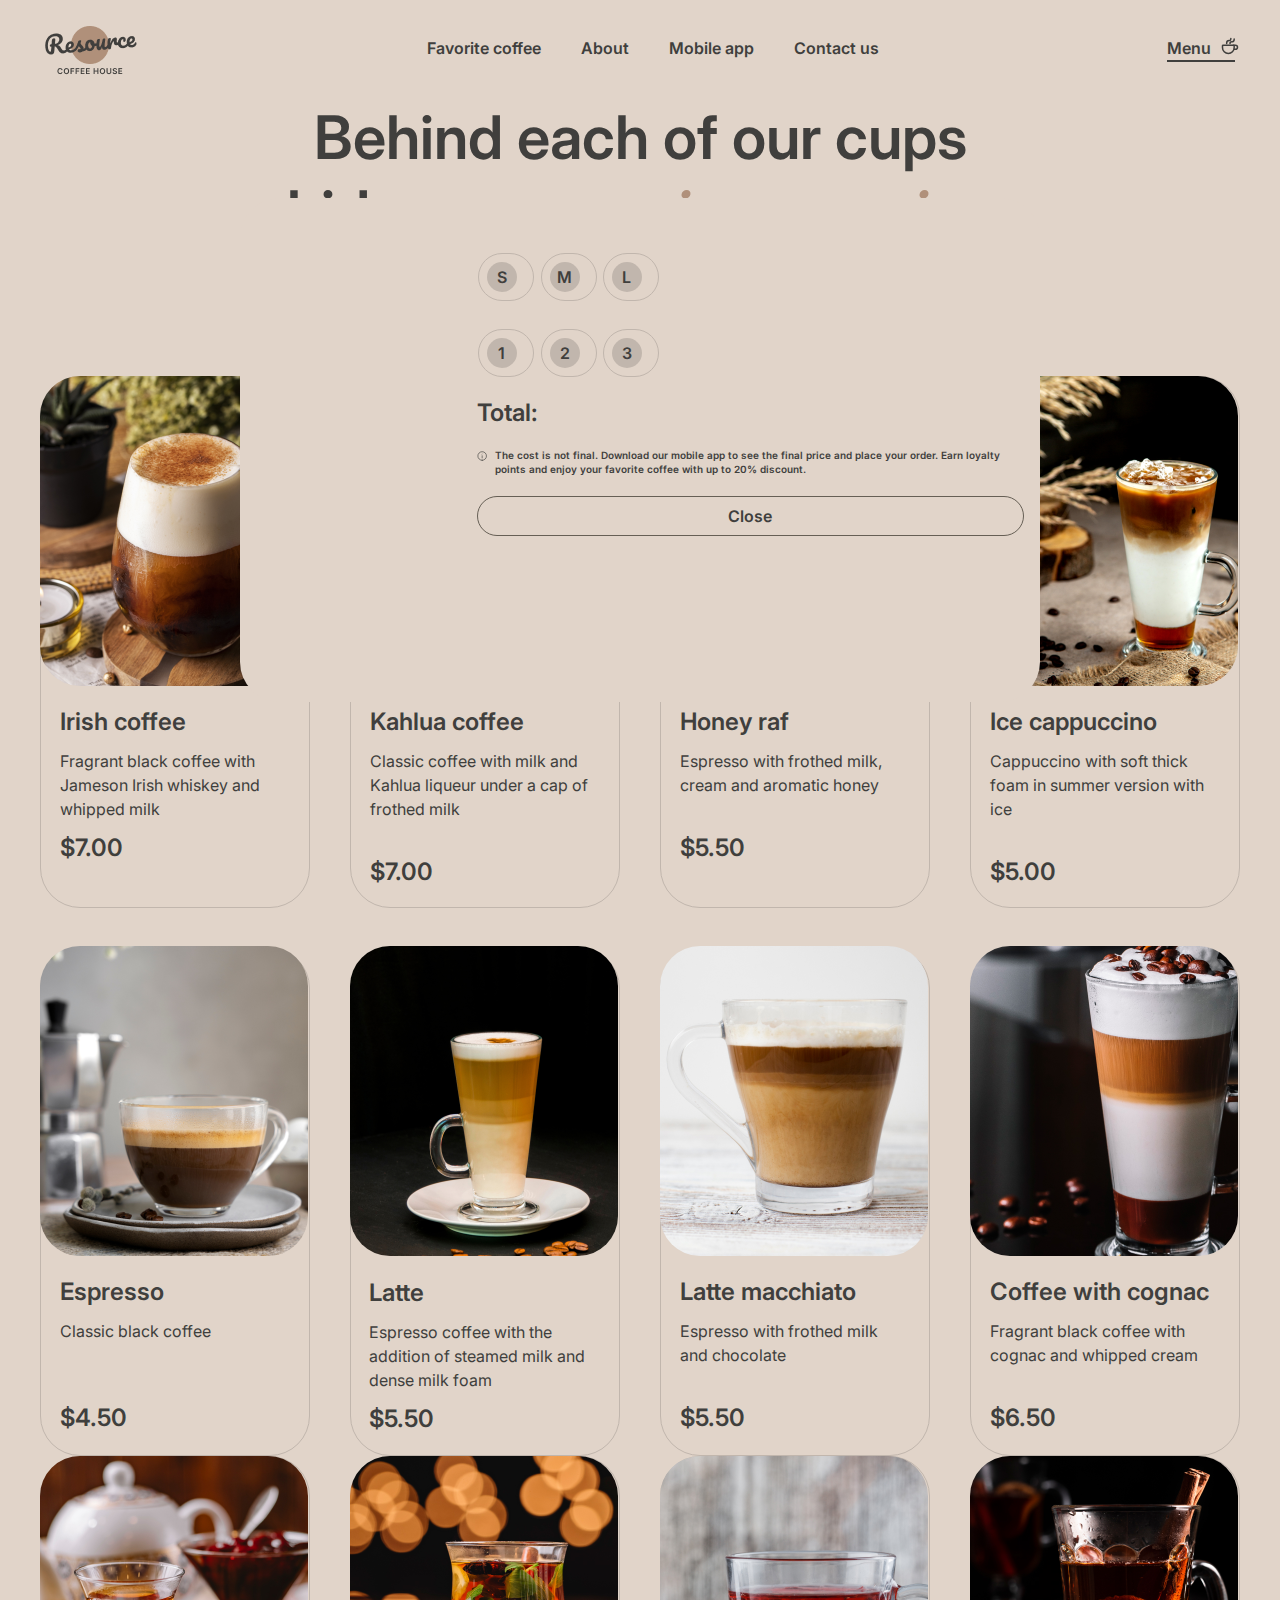
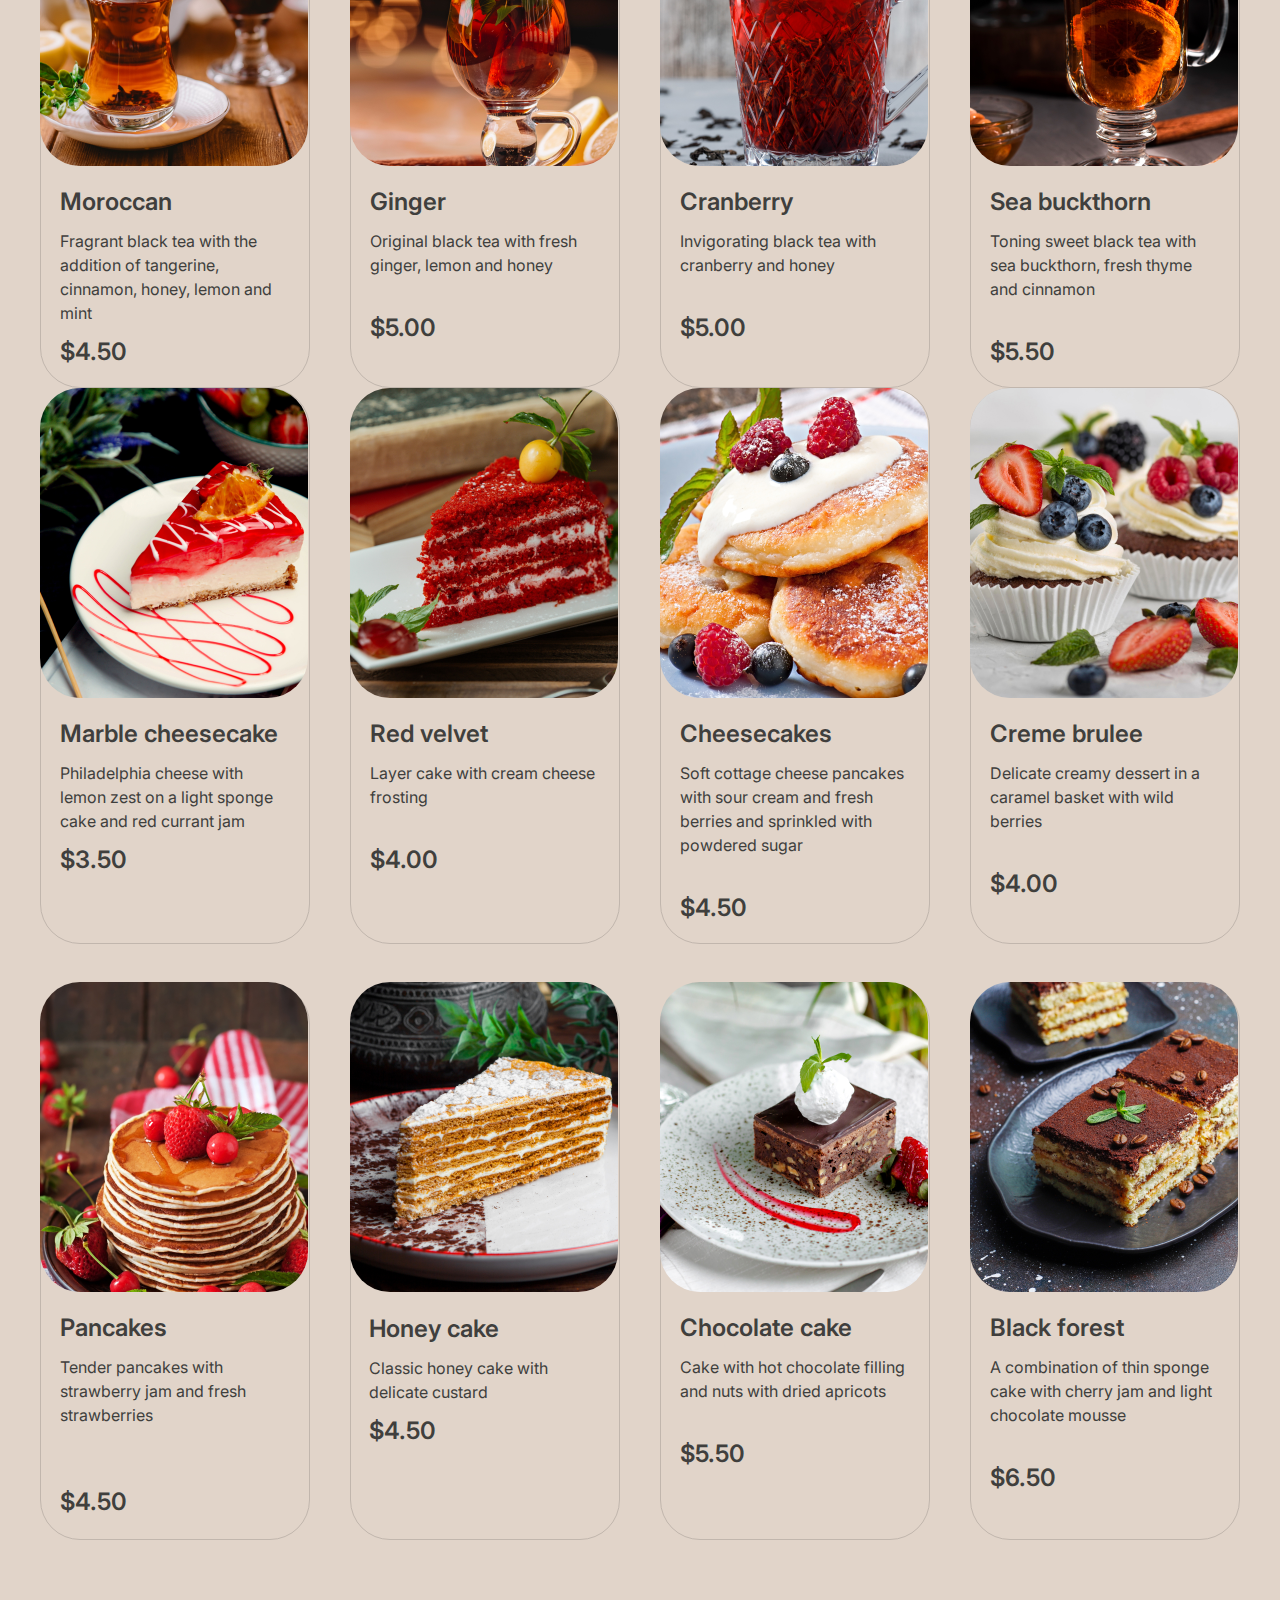
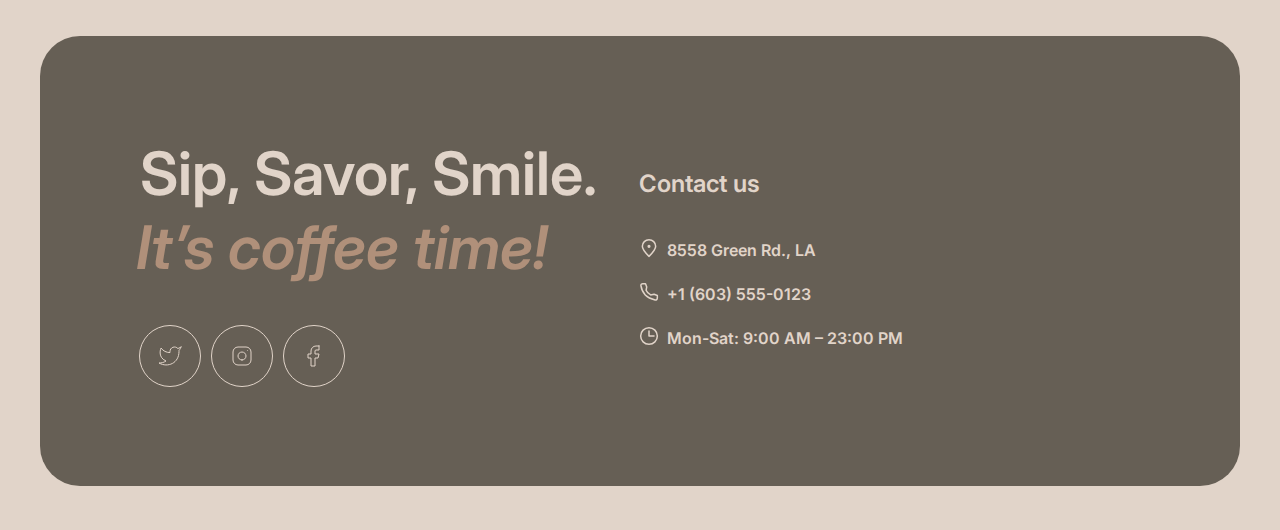
==== commit 9533bb76: "feat: add modal window" ====
--- a/menu.html
+++ b/menu.html
@@ -27,6 +27,26 @@
             <a href="#footer" class="nav__list-items-links">Contact us</a>
           </li>
         </ul>
+        <button class="nav__burger-btn">
+          <span></span>
+        </button>
+        <div class="nav__burger-wrapper-list">
+          <ul class="nav__burger-list">
+            <li class="nav__list-items">
+              <a href="./index.html" class="nav__list-items-links">Favorite coffee</a>
+            </li>
+            <li class="nav__list-items">
+              <a href="./index.html" class="nav__list-items-links">About</a>
+            </li>
+            <li class="nav__list-items">
+              <a href="./index.html" class="nav__list-items-links">Mobile app</a>
+            </li>
+            <li class="nav__list-items">
+              <a href="#footer" class="nav__list-items-links">Contact us</a>
+            </li>
+            <a href="./menu.html" class="nav__menu nav__menu_burger">Menu <img class="nav__menu-img" src="./assets/header/coffee-cup.svg" alt="coffee cup"></a>
+          </ul>
+        </div>
         <a href="#" class="nav__menu active-link">Menu <img class="nav__menu-img" src="./assets/header/coffee-cup.svg" alt="coffee cup"></a>
       </nav>
 
@@ -35,8 +55,8 @@
           <p>Behind each of our cups hides an <span>amazing surprise</span></p>
         </h2>
         <div class="menu__wrapper-btn">
-          <button class="menu__btn-drink active-drink-btn">
-            <div class="menu__btn-icon active-drink-light">
+          <button class="menu__btn-drink menu__btn-drink_coffee">
+            <div class="menu__btn-icon">
               <svg width="17" height="17" viewBox="0 0 17 17" fill="none" xmlns="http://www.w3.org/2000/svg" xmlns:xlink="http://www.w3.org/1999/xlink">
                 <path d="M0.5 16.12H16.5V0.12H0.5V16.12Z" fill="url(#pattern0)"/>
                 <defs>
@@ -47,9 +67,9 @@
                 </defs>
               </svg>                
             </div>
-            <p class="munu__btn-text active-drink-light-text">Coffee</p>
+            <p class="munu__btn-text">Coffee</p>
           </button>
-          <button class="menu__btn-drink">
+          <button class="menu__btn-drink menu__btn-drink_tea">
             <div class="menu__btn-icon">
               <svg width="17" height="17" viewBox="0 0 17 17" fill="none" xmlns="http://www.w3.org/2000/svg" xmlns:xlink="http://www.w3.org/1999/xlink">
                 <path d="M0.5 16.12H16.5V0.12H0.5V16.12Z" fill="url(#pattern0)"/>
@@ -63,7 +83,7 @@
             </div>             
             <p class="munu__btn-text">Tea</p>
           </button>
-          <button class="menu__btn-drink">
+          <button class="menu__btn-drink menu__btn-drink_desert">
             <div class="menu__btn-icon">
               <svg width="17" height="17" viewBox="0 0 17 17" fill="none" xmlns="http://www.w3.org/2000/svg" xmlns:xlink="http://www.w3.org/1999/xlink">
                 <path d="M0.5 16.12H16.5V0.12H0.5V16.12Z" fill="url(#pattern0)"/>
@@ -85,8 +105,8 @@
   <main class="main">
     <section class="menu-items">
       <div class="container">
-        <div class="menu-items__wrapper">
-          <div class="menu-items__item">
+        <div class="menu-items__wrapper menu-items__wrapper_coffee">
+          <div data-action="coffee1" class="menu-items__item item-coffee">
             <div class="menu-items__item-img menu-items__item-img_img1"></div>
             <div class="menu-items__item-description">
               <div class="menu-items__item-description-text">
@@ -96,7 +116,7 @@
               <p class="menu-items__item-price">$7.00</p>
             </div>
           </div>
-          <div class="menu-items__item">
+          <div class="menu-items__item item-coffee">
             <div class="menu-items__item-img menu-items__item-img_img2"></div>
             <div class="menu-items__item-description">
               <div class="menu-items__item-description-text">
@@ -106,7 +126,7 @@
               <p class="menu-items__item-price">$7.00</p>
             </div>
           </div>
-          <div class="menu-items__item">
+          <div class="menu-items__item item-coffee">
             <div class="menu-items__item-img menu-items__item-img_img3"></div>
             <div class="menu-items__item-description">
               <div class="menu-items__item-description-text">
@@ -116,7 +136,7 @@
               <p class="menu-items__item-price">$5.50</p>
             </div>
           </div>
-          <div class="menu-items__item">
+          <div class="menu-items__item item-coffee">
             <div class="menu-items__item-img menu-items__item-img_img4"></div>
             <div class="menu-items__item-description">
               <div class="menu-items__item-description-text">
@@ -126,7 +146,7 @@
               <p class="menu-items__item-price">$5.00</p>
             </div>
           </div>
-          <div class="menu-items__item">
+          <div class="menu-items__item item-coffee">
             <div class="menu-items__item-img menu-items__item-img_img5"></div>
             <div class="menu-items__item-description">
               <div class="menu-items__item-description-text">
@@ -136,7 +156,7 @@
               <p class="menu-items__item-price">$4.50</p>
             </div>
           </div>
-          <div class="menu-items__item">
+          <div class="menu-items__item item-coffee">
             <div class="menu-items__item-img menu-items__item-img_img6"></div>
             <div class="menu-items__item-description">
               <div class="menu-items__item-description-text">
@@ -146,7 +166,7 @@
               <p class="menu-items__item-price">$5.50</p>
             </div>
           </div>
-          <div class="menu-items__item">
+          <div class="menu-items__item item-coffee">
             <div class="menu-items__item-img menu-items__item-img_img7"></div>
             <div class="menu-items__item-description">
               <div class="menu-items__item-description-text">
@@ -156,7 +176,7 @@
               <p class="menu-items__item-price">$5.50</p>
             </div>
           </div>
-          <div class="menu-items__item">
+          <div class="menu-items__item item-coffee">
             <div class="menu-items__item-img menu-items__item-img_img8"></div>
             <div class="menu-items__item-description">
               <div class="menu-items__item-description-text">
@@ -167,6 +187,205 @@
             </div>
           </div>
         </div>
+        <div class="menu-items__wrapper menu-items__wrapper_tea">
+          <div class="menu-items__item item-tea">
+            <div class="menu-items__item-img menu-items__item-img_img1-tea"></div>
+            <div class="menu-items__item-description">
+              <div class="menu-items__item-description-text">
+                <h3 class="menu-items__item-description-heading">Moroccan</h3>
+                <p class="menu-items__item-description-sub-text">Fragrant black tea with the addition of tangerine, cinnamon, honey, lemon and mint</p>
+              </div>
+              <p class="menu-items__item-price">$4.50</p>
+            </div>
+          </div>
+          <div class="menu-items__item item-tea">
+            <div class="menu-items__item-img menu-items__item-img_img2-tea"></div>
+            <div class="menu-items__item-description">
+              <div class="menu-items__item-description-text">
+                <h3 class="menu-items__item-description-heading">Ginger</h3>
+                <p class="menu-items__item-description-sub-text">Original black tea with fresh ginger, lemon and honey</p>
+              </div>
+              <p class="menu-items__item-price">$5.00</p>
+            </div>
+          </div>
+          <div class="menu-items__item item-tea">
+            <div class="menu-items__item-img menu-items__item-img_img3-tea"></div>
+            <div class="menu-items__item-description">
+              <div class="menu-items__item-description-text">
+                <h3 class="menu-items__item-description-heading">Cranberry</h3>
+                <p class="menu-items__item-description-sub-text">Invigorating black tea with cranberry and honey</p>
+              </div>
+              <p class="menu-items__item-price">$5.00</p>
+            </div>
+          </div>
+          <div class="menu-items__item item-tea">
+            <div class="menu-items__item-img menu-items__item-img_img4-tea"></div>
+            <div class="menu-items__item-description">
+              <div class="menu-items__item-description-text">
+                <h3 class="menu-items__item-description-heading">Sea buckthorn</h3>
+                <p class="menu-items__item-description-sub-text">Toning sweet black tea with sea buckthorn, fresh thyme and cinnamon</p>
+              </div>
+              <p class="menu-items__item-price">$5.50</p>
+            </div>
+          </div>
+        </div>
+        <div class="menu-items__wrapper menu-items__wrapper_desert">
+          <div class="menu-items__item item-desert">
+            <div class="menu-items__item-img menu-items__item-img_img1-desert"></div>
+            <div class="menu-items__item-description">
+              <div class="menu-items__item-description-text">
+                <h3 class="menu-items__item-description-heading">Marble cheesecake</h3>
+                <p class="menu-items__item-description-sub-text">Philadelphia cheese with lemon zest on a light sponge cake and red currant jam</p>
+              </div>
+              <p class="menu-items__item-price">$3.50</p>
+            </div>
+          </div>
+          <div class="menu-items__item item-desert">
+            <div class="menu-items__item-img menu-items__item-img_img2-desert"></div>
+            <div class="menu-items__item-description">
+              <div class="menu-items__item-description-text">
+                <h3 class="menu-items__item-description-heading">Red velvet</h3>
+                <p class="menu-items__item-description-sub-text">Layer cake with cream cheese frosting</p>
+              </div>
+              <p class="menu-items__item-price">$4.00</p>
+            </div>
+          </div>
+          <div class="menu-items__item item-desert">
+            <div class="menu-items__item-img menu-items__item-img_img3-desert"></div>
+            <div class="menu-items__item-description">
+              <div class="menu-items__item-description-text">
+                <h3 class="menu-items__item-description-heading">Cheesecakes</h3>
+                <p class="menu-items__item-description-sub-text">Soft cottage cheese pancakes with sour cream and fresh berries and sprinkled with powdered sugar</p>
+              </div>
+              <p class="menu-items__item-price">$4.50</p>
+            </div>
+          </div>
+          <div class="menu-items__item item-desert">
+            <div class="menu-items__item-img menu-items__item-img_img4-desert"></div>
+            <div class="menu-items__item-description">
+              <div class="menu-items__item-description-text">
+                <h3 class="menu-items__item-description-heading">Creme brulee</h3>
+                <p class="menu-items__item-description-sub-text">Delicate creamy dessert in a caramel basket with wild berries</p>
+              </div>
+              <p class="menu-items__item-price">$4.00</p>
+            </div>
+          </div>
+          <div class="menu-items__item item-desert">
+            <div class="menu-items__item-img menu-items__item-img_img5-desert"></div>
+            <div class="menu-items__item-description">
+              <div class="menu-items__item-description-text">
+                <h3 class="menu-items__item-description-heading">Pancakes</h3>
+                <p class="menu-items__item-description-sub-text">Tender pancakes with strawberry jam and fresh strawberries</p>
+              </div>
+              <p class="menu-items__item-price">$4.50</p>
+            </div>
+          </div>
+          <div class="menu-items__item item-desert">
+            <div class="menu-items__item-img menu-items__item-img_img6-desert"></div>
+            <div class="menu-items__item-description">
+              <div class="menu-items__item-description-text">
+                <h3 class="menu-items__item-description-heading">Honey cake</h3>
+                <p class="menu-items__item-description-sub-text">Classic honey cake with delicate custard</p>
+              </div>
+              <p class="menu-items__item-price">$4.50</p>
+            </div>
+          </div>
+          <div class="menu-items__item item-desert">
+            <div class="menu-items__item-img menu-items__item-img_img7-desert"></div>
+            <div class="menu-items__item-description">
+              <div class="menu-items__item-description-text">
+                <h3 class="menu-items__item-description-heading">Chocolate cake</h3>
+                <p class="menu-items__item-description-sub-text">Cake with hot chocolate filling and nuts with dried apricots</p>
+              </div>
+              <p class="menu-items__item-price">$5.50</p>
+            </div>
+          </div>
+          <div class="menu-items__item item-desert">
+            <div class="menu-items__item-img menu-items__item-img_img8-desert"></div>
+            <div class="menu-items__item-description">
+              <div class="menu-items__item-description-text">
+                <h3 class="menu-items__item-description-heading">Black forest</h3>
+                <p class="menu-items__item-description-sub-text">A combination of thin sponge cake with cherry jam and light chocolate mousse</p>
+              </div>
+              <p class="menu-items__item-price">$6.50</p>
+            </div>
+          </div>
+        </div>
+        <div class="menu-items__refresh-wrapper">
+          <button class="menu-items__refresh-btn">
+            <svg width="24" height="24" viewBox="0 0 24 24" fill="none" xmlns="http://www.w3.org/2000/svg">
+              <path d="M21.8883 13.5C21.1645 18.3113 17.013 22 12 22C6.47715 22 2 17.5228 2 12C2 6.47715 6.47715 2 12 2C16.1006 2 19.6248 4.46819 21.1679 8" stroke="#403F3D" stroke-linecap="round" stroke-linejoin="round"/>
+              <path d="M17 8H21.4C21.7314 8 22 7.73137 22 7.4V3" stroke="#403F3D" stroke-linecap="round" stroke-linejoin="round"/>
+            </svg>
+          </button>
+        </div>
+        <div class="modal-window">
+          <div class="modal-window__wrapper">
+            <div class="modal-window__img"></div>
+            <div class="modal-window__info">
+              <div class="modal-window__text">
+                <h3 class="modal-window__heading"></h3>
+                <p class="modal-window__sub-heading"></p>
+              </div>
+              <div class="modal-window__size">
+                <p class="modal-window__size-text"></p>
+                <div class="modal-window__size-wrapper">
+                  <button class="modal-window__size-btn menu__btn-drink">
+                    <div class="modal-window__size-btn-wrapper">S</div>
+                    <p class="modal-window__size-btn-size"></p>
+                  </button>
+                  <button class="modal-window__size-btn menu__btn-drink">
+                    <div class="modal-window__size-btn-wrapper">M</div>
+                    <p class="modal-window__size-btn-size"></p>
+                  </button>
+                  <button class="modal-window__size-btn menu__btn-drink">
+                    <div class="modal-window__size-btn-wrapper">L</div>
+                    <p class="modal-window__size-btn-size"></p>
+                  </button>
+                </div>
+              </div>
+              <div class="modal-window__additives">
+                <p class="modal-window__additives-text"></p>
+                <div class="modal-window__additives-wrapper">
+                  <button class="modal-window__additives-btn menu__btn-drink">
+                    <div class="modal-window__additives-btn-wrapper">1</div>
+                    <p class="modal-window__additives-btn-option"></p>
+                  </button>
+                  <button class="modal-window__additives-btn menu__btn-drink">
+                    <div class="modal-window__additives-btn-wrapper">2</div>
+                    <p class="modal-window__additives-btn-option"></p>
+                  </button>
+                  <button class="modal-window__additives-btn menu__btn-drink">
+                    <div class="modal-window__additives-btn-wrapper">3</div>
+                    <p class="modal-window__additives-btn-option"></p>
+                  </button>
+                </div>
+              </div>
+              <div class="modal-window__total">
+                <h3 class="modal-window__total-heading modal-window__total-heading_total-text">Total:</h3>
+                <h3 class="modal-window__total-heading modal-window__total-heading_total-price"></h3>
+              </div>
+              <div class="modal-window__description">
+                <svg width="16" height="16" viewBox="0 0 16 16" fill="none" xmlns="http://www.w3.org/2000/svg">
+                  <g clip-path="url(#clip0_268_9737)">
+                  <path d="M8 7.66663V11" stroke="#403F3D" stroke-linecap="round" stroke-linejoin="round"/>
+                  <path d="M8 5.00667L8.00667 4.99926" stroke="#403F3D" stroke-linecap="round" stroke-linejoin="round"/>
+                  <path d="M8.00016 14.6667C11.6821 14.6667 14.6668 11.6819 14.6668 8.00004C14.6668 4.31814 11.6821 1.33337 8.00016 1.33337C4.31826 1.33337 1.3335 4.31814 1.3335 8.00004C1.3335 11.6819 4.31826 14.6667 8.00016 14.6667Z" stroke="#403F3D" stroke-linecap="round" stroke-linejoin="round"/>
+                  </g>
+                  <defs>
+                  <clipPath id="clip0_268_9737">
+                  <rect width="16" height="16" fill="white"/>
+                  </clipPath>
+                  </defs>
+                </svg>
+                  
+                <p class="modal-window__description-text">The cost is not final. Download our mobile app to see the final price and place your order. Earn loyalty points and enjoy your favorite coffee with up to 20% discount.</p>
+              </div>
+              <button class="modal-window__close-btn">Close</button>
+            </div>
+          </div>
+        </div>
+        <div class="blur-modal hide-modal-window"></div>
       </div>
     </section>
   </main>
@@ -237,5 +456,6 @@
       </div>
     </div>
   </footer>
+  <script src="./menu.js" type="module"></script>
 </body>
 </html>--- a/styles/style.css
+++ b/styles/style.css
@@ -50,6 +50,9 @@
 
 .header {
   margin-bottom: 100px;
+  position: relative;
+  z-index: 1;
+  overflow: hidden;
 }
 
 .nav {
@@ -121,6 +124,28 @@
 .nav__menu:hover::after {
   width: 100%;
 }
+.nav__burger-wrapper-list {
+  width: 768px;
+  height: 100vh;
+  background-color: #E1D4C9;
+  position: absolute;
+  right: -100%;
+  top: 100px;
+  z-index: 2;
+  transition: 0.3s;
+  -webkit-transition: 0.3s;
+  -moz-transition: 0.3s;
+  -ms-transition: 0.3s;
+  -o-transition: 0.3s;
+}
+.nav__burger-list {
+  display: flex;
+  flex-direction: column;
+  align-items: center;
+  padding: 60px 0;
+  gap: 60px;
+  width: 688px;
+}
 
 .header__hero {
   background-image: url("../assets/header/container.jpg");
@@ -173,6 +198,20 @@
   position: relative;
   top: 1px;
   cursor: pointer;
+  display: flex;
+  flex-direction: row;
+  gap: 8px;
+  transition: 0.3s linear;
+  -webkit-transition: 0.3s linear;
+  -moz-transition: 0.3s linear;
+  -ms-transition: 0.3s linear;
+  -o-transition: 0.3s linear;
+}
+.header__hero-text_btn svg {
+  display: none;
+}
+.header__hero-text_btn:hover svg {
+  display: block;
 }
 
 .favorite-coffee {
@@ -238,8 +277,9 @@
 }
 .favorite-coffee__slider-wrapper {
   display: flex;
-  flex-direction: column;
-  align-items: center;
+  flex-direction: row;
+  align-items: center;
+  justify-content: center;
   width: 1152px;
 }
 .favorite-coffee__slide1 {
@@ -277,10 +317,96 @@
   position: relative;
   top: 1px;
 }
+.favorite-coffee__slide2 {
+  width: 480px;
+  display: none;
+  flex-direction: column;
+  align-items: center;
+  text-align: center;
+  gap: 20px;
+}
+.favorite-coffee__slide2 .favorite-coffee__slide2-img {
+  background-image: url("../assets/favorite-coffee/coffee-slider-2.png");
+  background-repeat: no-repeat;
+  width: 100%;
+  height: 480px;
+}
+.favorite-coffee__slide2 .favorite-coffee__slide-wrapper {
+  display: flex;
+  flex-direction: column;
+  gap: 16px;
+}
+.favorite-coffee__slide2 .favorite-coffee__slide2-heading {
+  font-size: 24px;
+  line-height: 125%;
+  position: relative;
+  top: 1px;
+}
+.favorite-coffee__slide2 .favorite-coffee__slide2-text {
+  font-weight: 400;
+  line-height: 150%;
+}
+.favorite-coffee__slide2 .favorite-coffee__slide2-price {
+  font-size: 24px;
+  line-height: 125%;
+  position: relative;
+  top: 1px;
+}
+.favorite-coffee__slide3 {
+  width: 480px;
+  display: none;
+  flex-direction: column;
+  align-items: center;
+  text-align: center;
+  gap: 20px;
+}
+.favorite-coffee__slide3 .favorite-coffee__slide3-img {
+  background-image: url("../assets/favorite-coffee/coffee-slider-3.png");
+  background-repeat: no-repeat;
+  width: 100%;
+  height: 480px;
+}
+.favorite-coffee__slide3 .favorite-coffee__slide-wrapper {
+  display: flex;
+  flex-direction: column;
+  gap: 16px;
+}
+.favorite-coffee__slide3 .favorite-coffee__slide3-heading {
+  font-size: 24px;
+  line-height: 125%;
+  position: relative;
+  top: 1px;
+}
+.favorite-coffee__slide3 .favorite-coffee__slide3-text {
+  font-weight: 400;
+  line-height: 150%;
+}
+.favorite-coffee__slide3 .favorite-coffee__slide3-price {
+  font-size: 24px;
+  line-height: 125%;
+  position: relative;
+  top: 1px;
+}
+.favorite-coffee ._hide-slide {
+  display: none;
+}
+.favorite-coffee ._show-slide {
+  display: flex;
+  animation: animationSlide 0.5s;
+  -webkit-animation: animationSlide 0.5s;
+}
+@keyframes animationSlide {
+  0% {
+    opacity: 0;
+  }
+  100% {
+    opacity: 1;
+  }
+}
 .favorite-coffee__slide-dots {
   width: 144px;
   height: 4px;
-  margin-left: 45%;
+  margin: 0 auto;
   position: relative;
 }
 .favorite-coffee__slide-dots span {
@@ -289,14 +415,22 @@
   height: 4px;
   position: absolute;
 }
-.favorite-coffee__slide-dots span:nth-child(1) {
-  background-color: #665F55;
-}
 .favorite-coffee__slide-dots span:nth-child(2) {
   left: 52px;
 }
 .favorite-coffee__slide-dots span:nth-child(3) {
   left: 104px;
+}
+.favorite-coffee ._active-dots {
+  background-color: #665F55 !important;
+  transition: 0.3s linear;
+  -webkit-transition: 0.3s linear;
+  -moz-transition: 0.3s linear;
+  -ms-transition: 0.3s linear;
+  -o-transition: 0.3s linear;
+}
+.favorite-coffee ._base-dots {
+  background-color: #C1B6AD;
 }
 
 .about {
@@ -626,6 +760,7 @@
   display: flex;
   align-items: center;
   gap: 8px;
+  color: #403F3D;
   padding: 8px 16px 8px 8px;
   border: 1px solid #C1B6AD;
   border-radius: 100px;
@@ -724,6 +859,30 @@
   top: -2px;
   left: -1px;
 }
+.menu-items ._hide-wrapper {
+  display: none;
+}
+.menu-items ._show-wrapper {
+  display: grid;
+}
+.menu-items__refresh-wrapper {
+  display: flex;
+  align-items: center;
+  justify-content: center;
+}
+.menu-items__refresh-btn {
+  display: none;
+  background: none;
+  padding: 0;
+  width: 60px;
+  height: 60px;
+  border: 1px solid #665F55;
+  border-radius: 100px;
+  -webkit-border-radius: 100px;
+  -moz-border-radius: 100px;
+  -ms-border-radius: 100px;
+  -o-border-radius: 100px;
+}
 .menu-items__item-img {
   background-repeat: no-repeat;
   width: 100%;
@@ -769,6 +928,50 @@
   top: -3px;
   left: -1px;
 }
+.menu-items__item-img_img1-tea {
+  background-image: url("../assets/menu-tea/tea-1.png");
+}
+.menu-items__item-img_img2-tea {
+  background-image: url("../assets/menu-tea/tea-2.png");
+}
+.menu-items__item-img_img3-tea {
+  background-image: url("../assets/menu-tea/tea-3.png");
+}
+.menu-items__item-img_img4-tea {
+  background-image: url("../assets/menu-tea/tea-4.png");
+}
+.menu-items__item-img_img1-desert {
+  background-image: url("../assets/menu-desert/dessert-1.png");
+}
+.menu-items__item-img_img2-desert {
+  background-image: url("../assets/menu-desert/dessert-2.png");
+}
+.menu-items__item-img_img3-desert {
+  background-image: url("../assets/menu-desert/dessert-3.png");
+}
+.menu-items__item-img_img4-desert {
+  background-image: url("../assets/menu-desert/dessert-4.png");
+}
+.menu-items__item-img_img5-desert {
+  background-image: url("../assets/menu-desert/dessert-5.png");
+  top: -3px;
+  left: -1px;
+}
+.menu-items__item-img_img6-desert {
+  background-image: url("../assets/menu-desert/dessert-6.png");
+  top: -3px;
+  left: -1px;
+}
+.menu-items__item-img_img7-desert {
+  background-image: url("../assets/menu-desert/dessert-7.png");
+  top: -3px;
+  left: -1px;
+}
+.menu-items__item-img_img8-desert {
+  background-image: url("../assets/menu-desert/dessert-8.png");
+  top: -3px;
+  left: -1px;
+}
 .menu-items__item-description {
   padding: 20px;
   display: flex;
@@ -800,6 +1003,285 @@
   top: -4px;
 }
 
+.nav__burger-btn {
+  width: 44px;
+  height: 44px;
+  background: initial;
+  position: relative;
+  border: 1px solid #665F55;
+  border-radius: 100px;
+  -webkit-border-radius: 100px;
+  -moz-border-radius: 100px;
+  -ms-border-radius: 100px;
+  -o-border-radius: 100px;
+  display: none;
+  flex-direction: column;
+  align-items: center;
+  justify-content: center;
+  cursor: pointer;
+}
+.nav__burger-btn span {
+  width: 16px;
+  height: 2px;
+  background-color: #665F55;
+  display: flex;
+  position: relative;
+  top: -4px;
+}
+.nav__burger-btn span::before {
+  content: "";
+  width: 16px;
+  height: 2px;
+  background-color: #665F55;
+  position: relative;
+  top: 8px;
+}
+
+.modal-window {
+  width: 800px;
+  height: 504px;
+  background-color: #E1D4C9;
+  border-radius: 40px;
+  -webkit-border-radius: 40px;
+  -moz-border-radius: 40px;
+  -ms-border-radius: 40px;
+  -o-border-radius: 40px;
+  position: absolute;
+  top: 50%;
+  left: 50%;
+  transform: translate(-50%, -50%);
+  -webkit-transform: translate(-50%, -50%);
+  -moz-transform: translate(-50%, -50%);
+  -ms-transform: translate(-50%, -50%);
+  -o-transform: translate(-50%, -50%);
+  z-index: 4;
+}
+.modal-window__wrapper {
+  padding: 16px;
+  display: flex;
+}
+.modal-window__img {
+  width: 340px;
+  height: 340px;
+  background-repeat: no-repeat;
+  background-size: contain;
+  border-radius: 40px;
+  -webkit-border-radius: 40px;
+  -moz-border-radius: 40px;
+  -ms-border-radius: 40px;
+  -o-border-radius: 40px;
+}
+.modal-window__info {
+  display: flex;
+  flex-direction: column;
+  gap: 20px;
+}
+.modal-window__text, .modal-window__size, .modal-window__additives, .modal-window__total, .modal-window__description, .modal-window__close-btn {
+  display: flex;
+  flex-direction: column;
+}
+.modal-window__text {
+  gap: 12px;
+}
+.modal-window__size, .modal-window__additives, .modal-window__description, .modal-window__size-wrapper, .modal-window__additives-wrapper {
+  gap: 8px;
+}
+.modal-window__total {
+  gap: 20px;
+}
+.modal-window__size-wrapper, .modal-window__additives-wrapper {
+  display: flex;
+}
+.modal-window__total, .modal-window__description {
+  flex-direction: row;
+  justify-content: space-between;
+}
+.modal-window__close-btn {
+  align-items: center;
+  background-color: initial;
+  border: 1px solid #665F55;
+  border-radius: 100px;
+  -webkit-border-radius: 100px;
+  -moz-border-radius: 100px;
+  -ms-border-radius: 100px;
+  -o-border-radius: 100px;
+  padding: 10px 0;
+}
+.modal-window__size-btn, .modal-window__additives-btn {
+  padding: 8px;
+}
+.modal-window__size-btn-wrapper, .modal-window__additives-btn-wrapper {
+  width: 30px;
+  height: 30px;
+  display: flex;
+  align-items: center;
+  justify-content: center;
+  background-color: #C1B6AD;
+  border-radius: 100px;
+}
+.modal-window__heading, .modal-window__total-heading {
+  font-size: 24px;
+  line-height: 125%;
+}
+.modal-window__sub-heading, .modal-window__size-text, .modal-window__size-btn-size, .modal-window__additives-text, .modal-window__additives-btn-option {
+  line-height: 150%;
+}
+.modal-window__description-text {
+  font-size: 10px;
+  line-height: 14px;
+}
+
+.modal-coffee1 {
+  background-image: url("../assets/menu-coffee/coffee-1.png");
+  background-size: 340px;
+  width: 100%;
+}
+
+.modal-coffee2 {
+  background-image: url("../assets/menu-coffee/coffee-2.png");
+  background-size: 340px;
+  width: 100%;
+}
+
+.modal-coffee3 {
+  background-image: url("../assets/menu-coffee/coffee-3.png");
+  background-size: 340px;
+  width: 100%;
+}
+
+.modal-coffee4 {
+  background-image: url("../assets/menu-coffee/coffee-4.png");
+  background-size: 340px;
+  width: 100%;
+}
+
+.modal-coffee5 {
+  background-image: url("../assets/menu-coffee/coffee-5.png");
+  background-size: 340px;
+  width: 100%;
+}
+
+.modal-coffee6 {
+  background-image: url("../assets/menu-coffee/coffee-6.png");
+  background-size: 340px;
+  width: 100%;
+}
+
+.modal-coffee7 {
+  background-image: url("../assets/menu-coffee/coffee-7.png");
+  background-size: 340px;
+  width: 100%;
+}
+
+.modal-coffee8 {
+  background-image: url("../assets/menu-coffee/coffee-8.png");
+  background-size: 340px;
+  width: 100%;
+}
+
+.modal-tea1 {
+  background-image: url("../assets/menu-tea/tea-1.png");
+  background-size: 340px;
+  width: 100%;
+}
+
+.modal-tea2 {
+  background-image: url("../assets/menu-tea/tea-2.png");
+  background-size: 340px;
+  width: 100%;
+}
+
+.modal-tea3 {
+  background-image: url("../assets/menu-tea/tea-3.png");
+  background-size: 340px;
+  width: 100%;
+}
+
+.modal-tea4 {
+  background-image: url("../assets/menu-tea/tea-4.png");
+  background-size: 340px;
+  width: 100%;
+}
+
+.modal-desert1 {
+  background-image: url("../assets/menu-desert/dessert-1.png");
+  background-size: 340px;
+  width: 100%;
+}
+
+.modal-desert2 {
+  background-image: url("../assets/menu-desert/dessert-2.png");
+  background-size: 340px;
+  width: 100%;
+}
+
+.modal-desert3 {
+  background-image: url("../assets/menu-desert/dessert-3.png");
+  background-size: 340px;
+  width: 100%;
+}
+
+.modal-desert4 {
+  background-image: url("../assets/menu-desert/dessert-4.png");
+  background-size: 340px;
+  width: 100%;
+}
+
+.modal-desert5 {
+  background-image: url("../assets/menu-desert/dessert-5.png");
+  background-size: 340px;
+  width: 100%;
+}
+
+.modal-desert6 {
+  background-image: url("../assets/menu-desert/dessert-6.png");
+  background-size: 340px;
+  width: 100%;
+}
+
+.modal-desert7 {
+  background-image: url("../assets/menu-desert/dessert-7.png");
+  background-size: 340px;
+  width: 100%;
+}
+
+.modal-desert8 {
+  background-image: url("../assets/menu-desert/dessert-8.png");
+  background-size: 340px;
+  width: 100%;
+}
+
+.blur-modal {
+  display: block;
+  width: 100%;
+  height: 10000px;
+  background-color: rgba(0, 0, 0, 0.5);
+  position: fixed;
+  top: 0;
+  left: 0;
+  z-index: 2;
+}
+
+.show-modal-window {
+  display: block;
+}
+
+.hide-modal-window {
+  display: none;
+}
+
+.active-btn-drink {
+  background-color: #E1D4C9;
+}
+
+.active-btn-drink-text {
+  color: #E1D4C9;
+}
+
+.active-btn-drink-wrapper {
+  background-color: #665F55;
+}
+
 @media (max-width: 1399.98px) {
   .container {
     width: 1200px;
@@ -835,22 +1317,31 @@
     width: 70%;
   }
 
-  .favorite-coffee__slide-dots {
-    margin-left: 44%;
-  }
-
   .about__img {
     background-position: bottom;
   }
 
   .footer__wrapper {
     gap: 20px;
+  }
+
+  .menu-items__wrapper {
+    grid-template-columns: repeat(3, 1fr);
+  }
+
+  .menu-items__item-img {
+    background-size: cover;
+    height: 370px;
   }
 }
 @media (max-width: 991.98px) {
   .nav__list,
 .nav__menu {
     display: none;
+  }
+
+  .nav__burger-wrapper-list {
+    right: -1000%;
   }
 
   .header__hero {
@@ -863,10 +1354,6 @@
     padding-left: 60px;
   }
 
-  .favorite-coffee__slide-dots {
-    margin-left: 39%;
-  }
-
   .favorite-coffee__slider-btn_left,
 .favorite-coffee__slider-btn_right {
     left: 0;
@@ -931,6 +1418,298 @@
     top: 1px;
     left: 2px;
   }
+
+  .menu-items {
+    margin-bottom: 98px;
+  }
+
+  .menu-items__wrapper {
+    grid-template-columns: repeat(2, 310px);
+    margin-bottom: 40px;
+    padding: 0 14px;
+    justify-content: space-around;
+  }
+
+  .menu-items__item:nth-child(5),
+.menu-items__item:nth-child(6),
+.menu-items__item:nth-child(7),
+.menu-items__item:nth-child(8) {
+    display: none;
+  }
+
+  .menu-items__item-img {
+    background-size: contain;
+    height: 310px;
+    top: 0;
+    left: 0;
+  }
+
+  .menu-items__item-description-sub-text {
+    position: relative;
+    top: -1px;
+  }
+
+  .menu-items__item:nth-child(3),
+.menu-items__item:nth-child(4) {
+    position: relative;
+    top: -2px;
+  }
+
+  .menu-items__refresh-btn {
+    display: flex;
+    flex-direction: column;
+    align-items: center;
+    justify-content: center;
+    position: relative;
+    top: -4px;
+  }
+
+  .menu__heading {
+    width: 100%;
+  }
+
+  .nav__burger-btn {
+    display: flex;
+  }
+
+  .nav__menu_burger {
+    display: block;
+  }
+
+  ._active-burger-btn {
+    top: 0 !important;
+    transform: rotate(45deg);
+    -webkit-transform: rotate(45deg);
+    -moz-transform: rotate(45deg);
+    -ms-transform: rotate(45deg);
+    -o-transform: rotate(45deg);
+    transition: 0.3s;
+  }
+  ._active-burger-btn::before {
+    top: 0 !important;
+    transform: rotate(-90deg);
+    -webkit-transform: rotate(-90deg);
+    -moz-transform: rotate(-90deg);
+    -ms-transform: rotate(-90deg);
+    -o-transform: rotate(-90deg);
+    transition: 0.3s;
+  }
+
+  ._show {
+    right: 0;
+  }
+
+  ._block {
+    overflow: hidden;
+  }
+}
+@media (max-width: 767.98px) {
+  body {
+    padding: 0 16px;
+  }
+
+  .nav__burger-wrapper-list {
+    width: 100%;
+    display: flex;
+    justify-content: center;
+  }
+
+  .header__hero {
+    width: 91%;
+    height: 432px;
+    padding: 60px 16px;
+    justify-content: flex-start;
+  }
+
+  .header__hero-text {
+    width: 100%;
+  }
+
+  .header__hero-text_h1 p {
+    font-size: 42px;
+    line-height: 115%;
+  }
+
+  .header__hero-text_h1 p span {
+    left: -3px;
+  }
+
+  .header__hero-text_text {
+    top: -1px;
+  }
+
+  .header__hero-text_btn {
+    width: 200px;
+    top: -1px;
+  }
+
+  .favorite-coffee .favorite-coffee__wrapper .favorite-coffee__heading {
+    font-size: 32px;
+    position: relative;
+    top: 1px;
+  }
+
+  .favorite-coffee .favorite-coffee__wrapper .favorite-coffee__heading p span {
+    left: -2px;
+  }
+
+  .favorite-coffee__slider-btn_left,
+.favorite-coffee__slider-btn_right {
+    display: none;
+  }
+
+  .favorite-coffee__slider-wrapper {
+    width: 100%;
+  }
+  .favorite-coffee__slider-wrapper .favorite-coffee__slide1 {
+    width: 100%;
+  }
+  .favorite-coffee__slider-wrapper .favorite-coffee__slide1 .favorite-coffee__slide1-img {
+    height: 348px;
+    background-size: cover;
+  }
+  .favorite-coffee__slider-wrapper .favorite-coffee__slide2 {
+    width: 100%;
+  }
+  .favorite-coffee__slider-wrapper .favorite-coffee__slide2 .favorite-coffee__slide2-img {
+    height: 348px;
+    background-size: cover;
+  }
+  .favorite-coffee__slider-wrapper .favorite-coffee__slide3 {
+    width: 100%;
+  }
+  .favorite-coffee__slider-wrapper .favorite-coffee__slide3 .favorite-coffee__slide3-img {
+    height: 348px;
+    background-size: cover;
+  }
+
+  .favorite-coffee__slider .favorite-coffee__slide-dots {
+    margin: 0 auto;
+  }
+
+  .about__heading {
+    font-size: 32px;
+    position: relative;
+    top: 1px;
+  }
+
+  .about__heading span {
+    left: -2px;
+  }
+
+  .mobile-app__wrapper {
+    gap: 40px;
+  }
+
+  .mobile-app__offer-heading {
+    font-size: 32px;
+    position: relative;
+    top: 1px;
+  }
+
+  .mobile-app__offer-heading span {
+    left: -2px;
+  }
+
+  .mobile-app__wrapper-links {
+    flex-direction: column;
+  }
+
+  .mobile-app__img {
+    height: 348px;
+    left: 0;
+    top: -4px;
+  }
+
+  .footer {
+    height: 526px;
+    top: -4px;
+  }
+  .footer .footer__wrapper {
+    padding: 60px 16px;
+    gap: 40px;
+  }
+  .footer .footer__wrapper .footer__offer {
+    width: 100%;
+  }
+  .footer .footer__wrapper .footer__offer .footer__offer-heading {
+    font-size: 32px;
+    top: 2px;
+    left: 1px;
+  }
+  .footer .footer__wrapper .footer__offer .footer__offer-heading span {
+    top: -1px;
+    left: -3px;
+  }
+  .footer .footer__wrapper .footer__offer-social-link {
+    position: relative;
+    top: -1px;
+    left: -1px;
+  }
+  .footer .footer__wrapper .footer__offer-social-link:nth-child(2) {
+    top: -1px;
+    left: -3px;
+  }
+  .footer .footer__wrapper .footer__offer-social-link:nth-child(3) {
+    top: -1px;
+    left: -5px;
+  }
+  .footer .footer__wrapper .footer__contacts-info {
+    width: 100%;
+    top: 0;
+    left: 1px;
+  }
+
+  .menu-items {
+    margin-bottom: 96px;
+  }
+
+  .menu__heading {
+    font-size: 32px;
+  }
+
+  .menu__wrapper-btn {
+    gap: 8px;
+  }
+
+  .menu-items__wrapper {
+    padding: 0 19px;
+  }
+
+  .menu-items__wrapper {
+    grid-template-columns: repeat(1, 1fr);
+  }
+
+  .menu-items__item {
+    position: relative;
+    left: 0;
+  }
+
+  .menu-items__item:nth-child(2) {
+    top: -2px;
+  }
+
+  .menu-items__item:nth-child(3) {
+    top: -4px;
+  }
+
+  .menu-items__item:nth-child(4) {
+    top: -6px;
+  }
+
+  .menu-items__refresh-btn {
+    top: -8px;
+  }
+
+  .menu-items__item-img {
+    background-size: cover;
+    height: 100vh;
+  }
+}
+@media (max-width: 474.98px) {
+  .menu-items__item-img {
+    height: 310px;
+  }
 }
 
 /*# sourceMappingURL=style.css.map */
